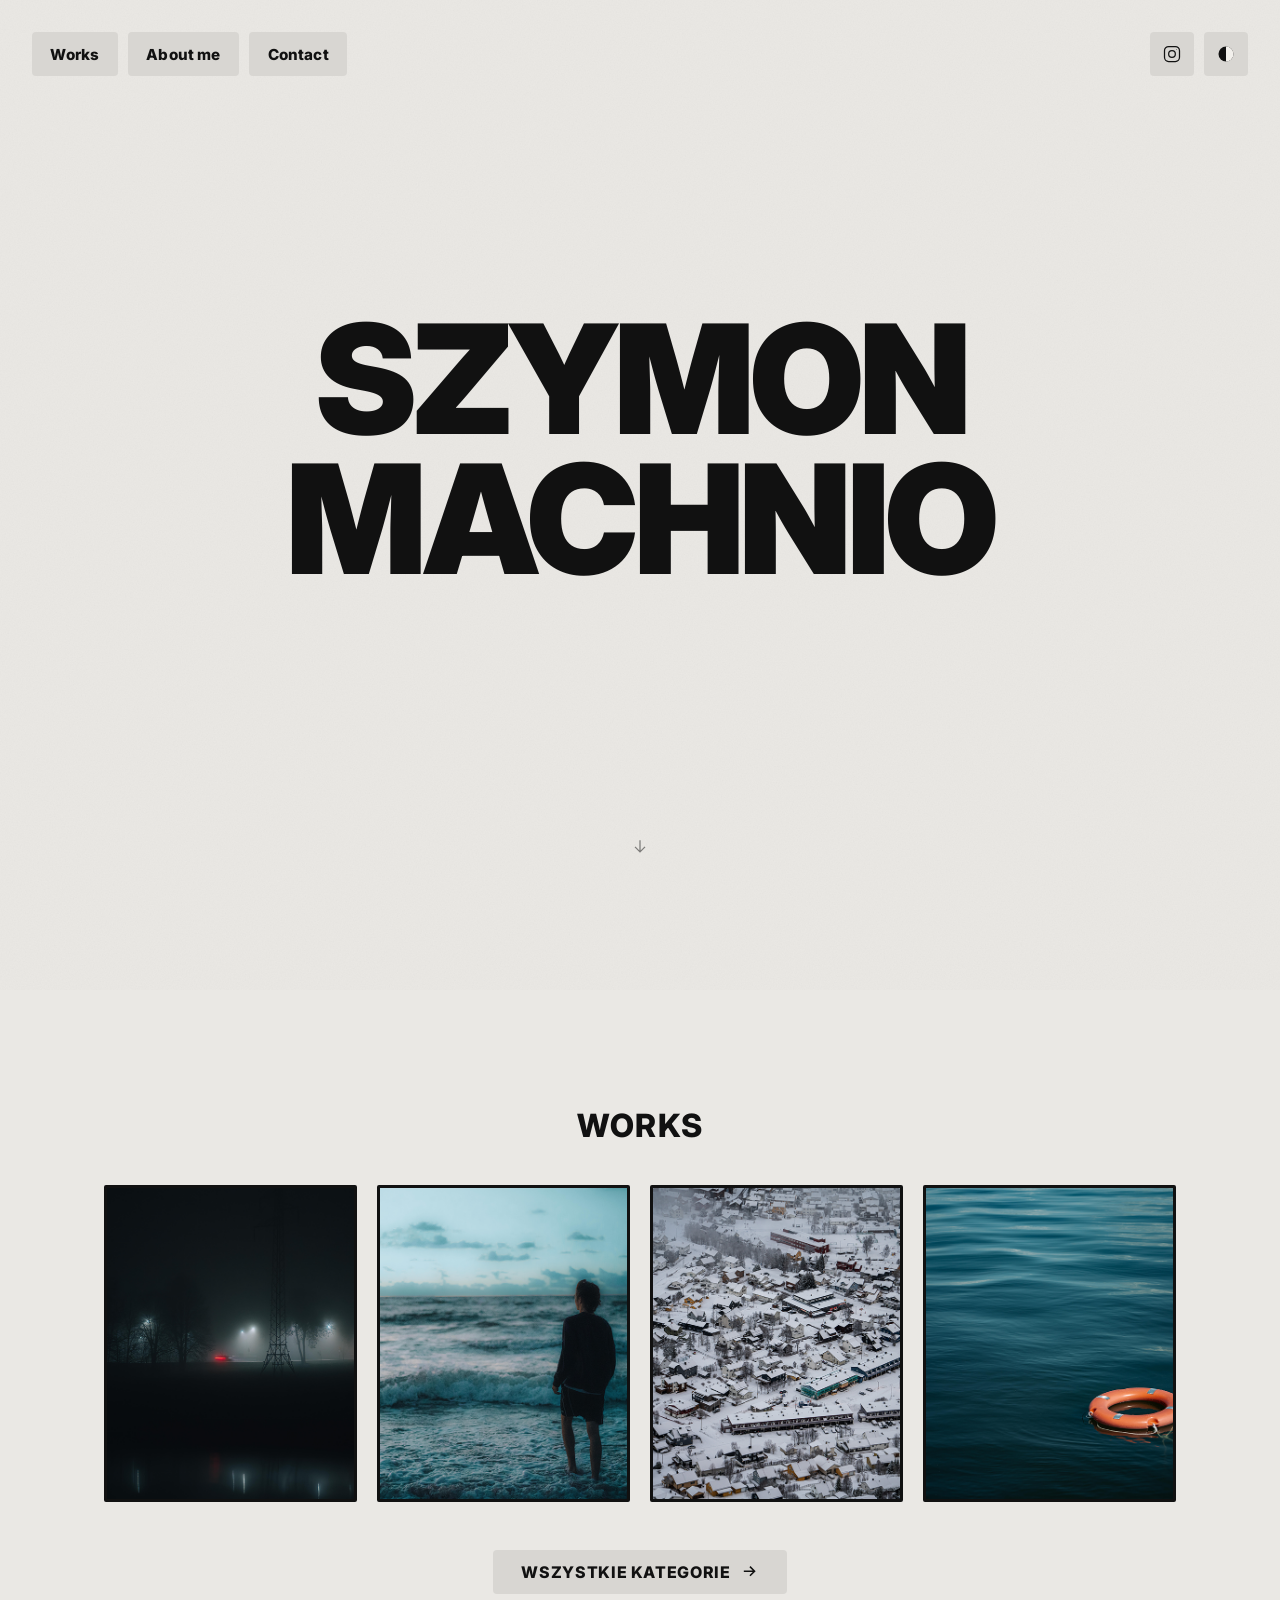
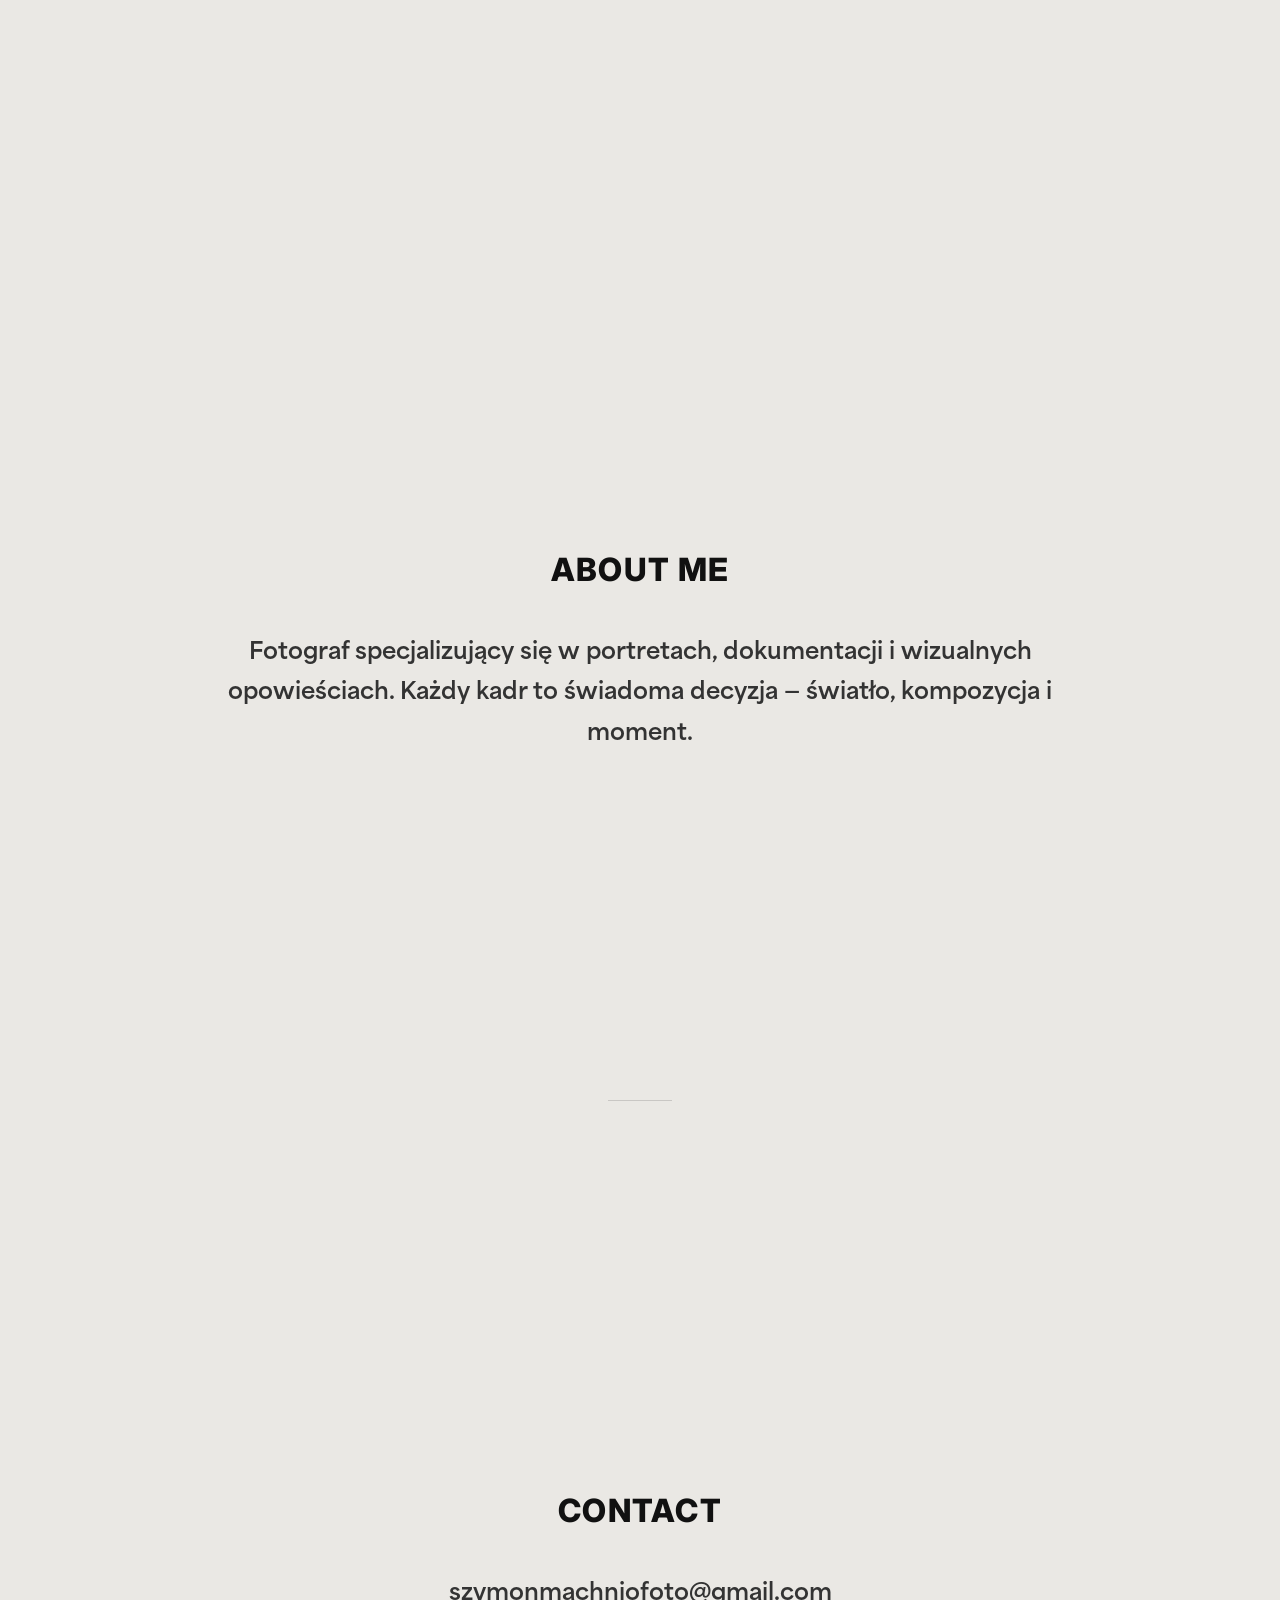
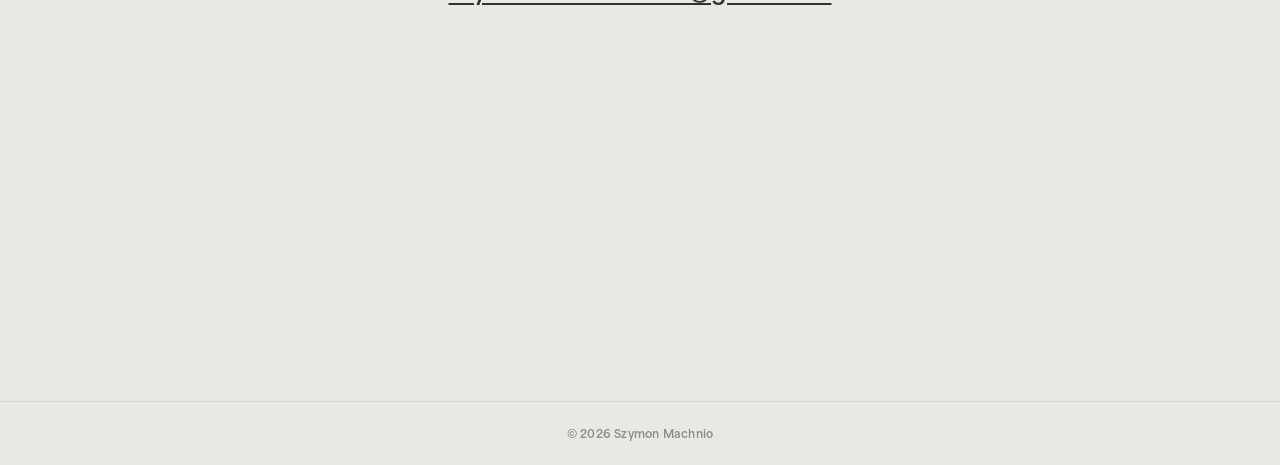
==== index.html @ 6c22dd59 "Add all files" ====
<!DOCTYPE html>
<html lang="pl">

<head>
  <meta charset="UTF-8">
  <meta name="viewport" content="width=device-width, initial-scale=1.0">
  <meta name="description" content="Portfolio fotograficzne Szymona Machnio">
  <title>Szymon Machnio — Fotografia</title>
  <link rel="icon" type="image/png" href="assets/images/favicon.png">
  <link rel="preconnect" href="https://fonts.googleapis.com">
  <link rel="preconnect" href="https://fonts.gstatic.com" crossorigin>
  <link href="https://fonts.googleapis.com/css2?family=Inter:wght@800;900&display=swap" rel="stylesheet">
  <link rel="stylesheet" href="css/styles.css">
</head>

<body>
  <svg class="noise-filter" aria-hidden="true">
    <filter id="grain">
      <feTurbulence type="fractalNoise" baseFrequency="0.75" numOctaves="4" stitchTiles="stitch" />
      <feColorMatrix type="saturate" values="0" />
    </filter>
  </svg>

  <header class="header" id="header">
    <nav class="nav nav--left" aria-label="Nawigacja główna">
      <a href="#works" class="btn">Works</a>
      <a href="#about" class="btn">About me</a>
      <a href="#contact" class="btn">Contact</a>
    </nav>

    <div class="nav nav--right">
      <a href="https://www.instagram.com/szymon_machnie_photo/" class="btn btn--icon" target="_blank"
        rel="noopener noreferrer" aria-label="Instagram">
        <svg viewBox="0 0 24 24" fill="none" stroke="currentColor" stroke-width="1.5" aria-hidden="true">
          <rect x="3" y="3" width="18" height="18" rx="5" />
          <circle cx="12" cy="12" r="4" />
          <circle cx="17.5" cy="6.5" r="0.5" fill="currentColor" stroke="none" />
        </svg>
      </a>
      <button type="button" class="btn btn--icon" id="theme-toggle" aria-label="Odwróć motyw">
        <svg viewBox="0 0 24 24" aria-hidden="true">
          <circle cx="12" cy="12" r="9" fill="currentColor" />
          <path d="M12 3 A9 9 0 0 1 12 21 Z" class="theme-toggle-contrast" />
        </svg>
      </button>
    </div>
  </header>

  <div class="page" id="page">

    <main>
      <section class="hero" id="home">
        <h1 class="hero__title">SZYMON MACHNIO</h1>
        <div class="scroll-hint" aria-hidden="true">
          <svg viewBox="0 0 24 24" fill="none" stroke="currentColor" stroke-width="1.5">
            <path d="M12 5v14M6 13l6 6 6-6" />
          </svg>
        </div>
      </section>

      <section class="section section--full" id="works">
        <h2 class="section__title">Works</h2>
        <div class="gallery">
          <div class="gallery__item" role="button" tabindex="0" aria-label="Powiększ zdjęcie 1">
            <img src="assets/images/Featured Works/first.webp" alt="Featured work 1" loading="lazy">
          </div>
          <div class="gallery__item" role="button" tabindex="0" aria-label="Powiększ zdjęcie 2">
            <img src="assets/images/Featured Works/second.webp" alt="Featured work 2" loading="lazy">
          </div>
          <div class="gallery__item" role="button" tabindex="0" aria-label="Powiększ zdjęcie 3">
            <img src="assets/images/Featured Works/third.webp" alt="Featured work 3" loading="lazy">
          </div>
          <div class="gallery__item" role="button" tabindex="0" aria-label="Powiększ zdjęcie 4">
            <img src="assets/images/Featured Works/fourth.webp" alt="Featured work 4" loading="lazy">
          </div>
        </div>
        <div class="section__cta">
          <a href="categories.html" class="btn btn--cta">
            Wszystkie kategorie
            <svg viewBox="0 0 24 24" fill="none" stroke="currentColor" stroke-width="2" aria-hidden="true">
              <path d="M5 12h14M13 6l6 6-6 6" />
            </svg>
          </a>
        </div>
      </section>

      <section class="section section--centered section--full" id="about">
        <h2 class="section__title">About me</h2>
        <p class="section__text">
          Fotograf specjalizujący się w portretach, dokumentacji i wizualnych opowieściach.
          Każdy kadr to świadoma decyzja — światło, kompozycja i moment.
        </p>
      </section>

      <div class="section-divider"></div>

      <section class="section section--centered section--full" id="contact">
        <h2 class="section__title">Contact</h2>
        <p class="section__text">
          <a href="mailto:szymonmachniofoto@gmail.com">szymonmachniofoto@gmail.com</a>
        </p>
      </section>
    </main>

    <footer class="footer">
      <p class="footer__copy">&copy; 2026 Szymon Machnio</p>
    </footer>
  </div>

  <div class="lightbox" id="lightbox" role="dialog" aria-modal="true" aria-label="Powiększone zdjęcie">
    <div class="lightbox__toolbar">
      <span class="lightbox__counter" id="lightbox-counter"></span>
      <button type="button" class="lightbox__btn" id="lightbox-fullscreen" aria-label="Pełny ekran">
        <svg viewBox="0 0 24 24" fill="none" stroke="currentColor" stroke-width="1.5" aria-hidden="true">
          <path d="M8 3H5a2 2 0 00-2 2v3M21 8V5a2 2 0 00-2-2h-3M3 16v3a2 2 0 002 2h3M16 21h3a2 2 0 002-2v-3" />
        </svg>
      </button>
      <button type="button" class="lightbox__btn" id="lightbox-close" aria-label="Zamknij">
        <svg viewBox="0 0 24 24" fill="none" stroke="currentColor" stroke-width="1.5" aria-hidden="true">
          <path d="M18 6L6 18M6 6l12 12" />
        </svg>
      </button>
    </div>
    <button type="button" class="lightbox__nav lightbox__prev" id="lightbox-prev" aria-label="Poprzednie">
      <svg viewBox="0 0 24 24" fill="none" stroke="currentColor" stroke-width="2" aria-hidden="true">
        <path d="M15 18l-6-6 6-6" />
      </svg>
    </button>
    <div class="lightbox__img-wrap" id="lightbox-wrap">
      <img class="lightbox__img" id="lightbox-img" src="" alt="">
    </div>
    <button type="button" class="lightbox__nav lightbox__next" id="lightbox-next" aria-label="Następne">
      <svg viewBox="0 0 24 24" fill="none" stroke="currentColor" stroke-width="2" aria-hidden="true">
        <path d="M9 18l6-6-6-6" />
      </svg>
    </button>
  </div>

  <script src="js/main.js"></script>
</body>

</html>
---- css/styles.css ----
@font-face {
  font-family: "Area";
  src: url("../assets/fonts/Area_Normal_Bold.ttf") format("truetype");
  font-weight: 700;
  font-style: normal;
  font-display: swap;
}

*,
*::before,
*::after {
  box-sizing: border-box;
  margin: 0;
  padding: 0;
}

:root {
  --bg: #eae8e4;
  --bg-btn: #d8d6d2;
  --text: #111111;
  --text-muted: #333333;
  --contrast: #f2f0ec;
  --grain-opacity: 0.055;
  --blur-duration: 0.75s;
  --gallery-border: var(--text);
  --header-pad: clamp(1.25rem, 3vw, 2rem);
  --btn-height: clamp(2.25rem, 5vw, 2.75rem);
  --btn-font: clamp(0.8rem, 2vw, 0.95rem);
  --btn-icon: clamp(2.25rem, 5vw, 2.75rem);
  --btn-icon-svg: clamp(1.05rem, 2.8vw, 1.25rem);
}

[data-theme="dark"] {
  --bg: #111111;
  --bg-btn: #2a2a2a;
  --text: #eae8e4;
  --text-muted: #c8c6c2;
  --contrast: #111111;
  --grain-opacity: 0.07;
  --gallery-border: var(--text);
}

html {
  scroll-behavior: smooth;
}

body {
  font-family: "Area", "Inter", system-ui, -apple-system, sans-serif;
  background-color: var(--bg);
  color: var(--text);
  min-height: 100dvh;
  overflow-x: hidden;
  transition: background-color 0.35s ease, color 0.35s ease;
}

.noise-filter {
  position: absolute;
  width: 0;
  height: 0;
  overflow: hidden;
}

body::before {
  content: "";
  position: fixed;
  inset: 0;
  z-index: 0;
  pointer-events: none;
  opacity: var(--grain-opacity);
  filter: url(#grain);
  background: var(--text);
  transition: opacity 0.35s ease;
}

.page {
  position: relative;
  z-index: 1;
  min-height: 100dvh;
  animation: blur-reveal var(--blur-duration) cubic-bezier(0.33, 1, 0.68, 1) forwards;
}

@keyframes blur-reveal {
  0% {
    filter: blur(14px);
    opacity: 0.3;
  }
  70% {
    filter: blur(3px);
    opacity: 0.85;
  }
  100% {
    filter: blur(0);
    opacity: 1;
  }
}

.header {
  position: fixed;
  top: 0;
  left: 0;
  right: 0;
  z-index: 20;
  display: flex;
  justify-content: space-between;
  align-items: flex-start;
  padding: var(--header-pad);
  gap: 1rem;
  flex-wrap: wrap;
  pointer-events: none;
}

.header .btn,
.header a {
  pointer-events: auto;
}

.nav {
  display: flex;
  gap: clamp(0.45rem, 1.2vw, 0.65rem);
  flex-wrap: wrap;
}

.btn {
  display: inline-flex;
  align-items: center;
  justify-content: center;
  min-height: var(--btn-height);
  padding: 0.4rem clamp(0.85rem, 2.5vw, 1.15rem);
  background: var(--bg-btn);
  color: var(--text);
  border: none;
  border-radius: 4px;
  font-family: "Inter", system-ui, -apple-system, sans-serif;
  font-size: var(--btn-font);
  font-weight: 800;
  letter-spacing: 0.01em;
  text-decoration: none;
  cursor: pointer;
  transition:
    background-color 0.25s ease,
    color 0.25s ease,
    transform 0.2s ease,
    box-shadow 0.25s ease;
  white-space: nowrap;
}

.btn:hover {
  transform: translateY(-2px);
  box-shadow: 0 4px 12px rgba(0, 0, 0, 0.15);
  background: color-mix(in srgb, var(--bg-btn) 85%, var(--text));
}

.btn:active {
  transform: translateY(0);
  box-shadow: none;
}

.btn--icon {
  width: var(--btn-icon);
  height: var(--btn-icon);
  padding: 0;
}

.btn--icon svg {
  width: var(--btn-icon-svg);
  height: var(--btn-icon-svg);
}

.theme-toggle-contrast {
  fill: var(--contrast);
}

.hero {
  position: relative;
  display: flex;
  align-items: center;
  justify-content: center;
  padding: clamp(2rem, 8vw, 4rem) clamp(1rem, 4vw, 2rem);
  min-height: 100dvh;
}

.hero__title {
  font-family: "Inter", system-ui, -apple-system, sans-serif;
  font-size: clamp(2.75rem, 12.5vw, 9.5rem);
  font-weight: 900;
  letter-spacing: -0.03em;
  line-height: 0.92;
  text-align: center;
  text-transform: uppercase;
  width: 100%;
  max-width: 96vw;
  word-break: break-word;
}

.section {
  padding: clamp(3rem, 10vw, 6rem) clamp(1.5rem, 6vw, 4rem);
  max-width: 1200px;
  margin: 0 auto;
  width: 100%;
}

.section--centered {
  text-align: center;
  display: flex;
  flex-direction: column;
  align-items: center;
}

.section--full {
  min-height: 100dvh;
  display: flex;
  flex-direction: column;
  align-items: center;
  justify-content: center;
}

.section-divider {
  width: clamp(2rem, 8vw, 4rem);
  height: 1px;
  background: color-mix(in srgb, var(--text) 15%, transparent);
  margin: 0 auto;
  transition: background 0.35s ease;
}

.section__title {
  font-family: "Inter", system-ui, -apple-system, sans-serif;
  font-size: clamp(1.25rem, 4vw, 2rem);
  font-weight: 800;
  text-transform: uppercase;
  letter-spacing: 0.04em;
  margin-bottom: clamp(1.5rem, 4vw, 2.5rem);
}

.section__text {
  font-family: "Area", system-ui, -apple-system, sans-serif;
  font-size: clamp(1.15rem, 3vw, 1.45rem);
  font-weight: 700;
  line-height: 1.75;
  color: var(--text-muted);
  max-width: 55ch;
}

.section__text a {
  color: inherit;
  text-decoration: underline;
  text-underline-offset: 3px;
  transition: opacity 0.2s ease;
}

.section__text a:hover {
  opacity: 0.7;
}

.gallery {
  display: grid;
  grid-template-columns: repeat(4, 1fr);
  gap: clamp(0.75rem, 2vw, 1.25rem);
  max-width: 1200px;
  margin: 0 auto;
}

.gallery__item {
  aspect-ratio: 4 / 5;
  background: var(--bg-btn);
  border-radius: 2px;
  overflow: hidden;
  border: 3px solid var(--gallery-border);
  cursor: pointer;
  transition: background-color 0.35s ease, border-color 0.35s ease;
}

.section__cta {
  margin-top: clamp(2rem, 5vw, 3rem);
  text-align: center;
}

.btn--cta {
  gap: 0.6rem;
  padding: 0.6rem clamp(1.25rem, 3vw, 1.75rem);
  font-size: clamp(0.85rem, 2vw, 1rem);
  letter-spacing: 0.04em;
  text-transform: uppercase;
}

.btn--cta svg {
  width: 1.15rem;
  height: 1.15rem;
  transition: transform 0.25s ease;
}

.btn--cta:hover svg {
  transform: translateX(4px);
}

.gallery__item img {
  width: 100%;
  height: 100%;
  object-fit: cover;
  display: block;
  transition: transform 0.4s cubic-bezier(0.22, 1, 0.36, 1);
}

.gallery__item:hover img {
  transform: scale(1.03);
}

.gallery__item:focus-visible {
  outline: 2px solid var(--text);
  outline-offset: 2px;
}

.scroll-hint {
  position: absolute;
  bottom: clamp(1.25rem, 4vw, 2.5rem);
  left: 50%;
  transform: translateX(-50%);
  color: var(--text);
  opacity: 0.5;
  pointer-events: none;
  transition: opacity 0.4s ease;
  z-index: 5;
}

.scroll-hint--hidden {
  opacity: 0;
}

.scroll-hint svg {
  width: clamp(1rem, 2.8vw, 1.25rem);
  height: clamp(1rem, 2.8vw, 1.25rem);
  animation: bounce 2s ease-in-out infinite;
}

.footer {
  padding: clamp(1rem, 3vw, 1.5rem) clamp(1.5rem, 6vw, 4rem);
  border-top: 1px solid color-mix(in srgb, var(--text) 8%, transparent);
  text-align: center;
}

.footer__copy {
  font-family: "Area", system-ui, -apple-system, sans-serif;
  font-size: clamp(0.6rem, 1.5vw, 0.7rem);
  color: var(--text-muted);
  opacity: 0.5;
  letter-spacing: 0.02em;
}

/* ── Lightbox ── */
.lightbox {
  position: fixed;
  inset: 0;
  z-index: 100;
  display: flex;
  align-items: center;
  justify-content: center;
  background: rgba(0, 0, 0, 0.92);
  opacity: 0;
  visibility: hidden;
  transition: opacity 0.3s ease, visibility 0.3s ease;
  cursor: pointer;
  user-select: none;
}

.lightbox--open {
  opacity: 1;
  visibility: visible;
}

.lightbox__toolbar {
  position: absolute;
  top: 0;
  left: 0;
  right: 0;
  display: flex;
  justify-content: flex-end;
  align-items: center;
  gap: 0.25rem;
  padding: clamp(0.75rem, 2vw, 1.25rem) clamp(1rem, 3vw, 2rem);
  z-index: 103;
}

.lightbox__counter {
  font-family: "Inter", system-ui, -apple-system, sans-serif;
  font-size: clamp(0.7rem, 1.5vw, 0.85rem);
  font-weight: 800;
  color: rgba(255, 255, 255, 0.6);
  letter-spacing: 0.05em;
  margin-right: auto;
}

.lightbox__btn {
  width: clamp(2rem, 5vw, 2.5rem);
  height: clamp(2rem, 5vw, 2.5rem);
  display: flex;
  align-items: center;
  justify-content: center;
  background: rgba(255, 255, 255, 0.08);
  border: none;
  border-radius: 4px;
  color: #fff;
  cursor: pointer;
  transition: background 0.2s ease, opacity 0.2s ease;
  flex-shrink: 0;
}

.lightbox__btn:hover {
  background: rgba(255, 255, 255, 0.18);
}

.lightbox__btn svg {
  width: clamp(1rem, 2.5vw, 1.25rem);
  height: clamp(1rem, 2.5vw, 1.25rem);
}

.lightbox__nav {
  position: absolute;
  top: 50%;
  transform: translateY(-50%);
  width: clamp(2.5rem, 6vw, 3.5rem);
  height: clamp(2.5rem, 6vw, 3.5rem);
  display: flex;
  align-items: center;
  justify-content: center;
  background: rgba(255, 255, 255, 0.08);
  border: none;
  border-radius: 50%;
  color: #fff;
  cursor: pointer;
  z-index: 102;
  transition: background 0.2s ease, transform 0.2s ease;
}

.lightbox__nav:hover {
  background: rgba(255, 255, 255, 0.2);
}

.lightbox__nav:active {
  transform: translateY(-50%) scale(0.92);
}

.lightbox__nav svg {
  width: clamp(1.15rem, 3vw, 1.5rem);
  height: clamp(1.15rem, 3vw, 1.5rem);
}

.lightbox__prev {
  left: clamp(0.75rem, 2vw, 1.5rem);
}

.lightbox__next {
  right: clamp(0.75rem, 2vw, 1.5rem);
}

.lightbox__img-wrap {
  display: flex;
  align-items: center;
  justify-content: center;
  width: 100%;
  height: 100%;
  overflow: hidden;
  cursor: default;
}

.lightbox__img {
  max-width: 88vw;
  max-height: 88vh;
  object-fit: contain;
  border-radius: 2px;
  transform: scale(0.95);
  transition: transform 0.3s cubic-bezier(0.22, 1, 0.36, 1);
  pointer-events: none;
}

.lightbox--open .lightbox__img {
  transform: scale(1);
}

@keyframes bounce {
  0%, 100% { transform: translateY(0); }
  50% { transform: translateY(4px); }
}

@media (max-width: 1024px) {
  .gallery {
    grid-template-columns: repeat(2, 1fr);
  }
}

@media (max-width: 600px) {
  .gallery {
    grid-template-columns: 1fr;
  }

  .lightbox__nav {
    width: 2.25rem;
    height: 2.25rem;
  }
}

@media (max-width: 480px) {
  .header {
    flex-direction: column;
    align-items: stretch;
  }

  .nav--left,
  .nav--right {
    justify-content: center;
  }

  .nav--right {
    align-self: center;
  }

  .hero__title {
    letter-spacing: -0.01em;
  }
}

@media (prefers-reduced-motion: reduce) {
  .page {
    animation: none;
    filter: none;
    opacity: 1;
  }

  .scroll-hint svg {
    animation: none;
  }

  html {
    scroll-behavior: auto;
  }

  .lightbox,
  .lightbox__img {
    transition: none;
  }
}
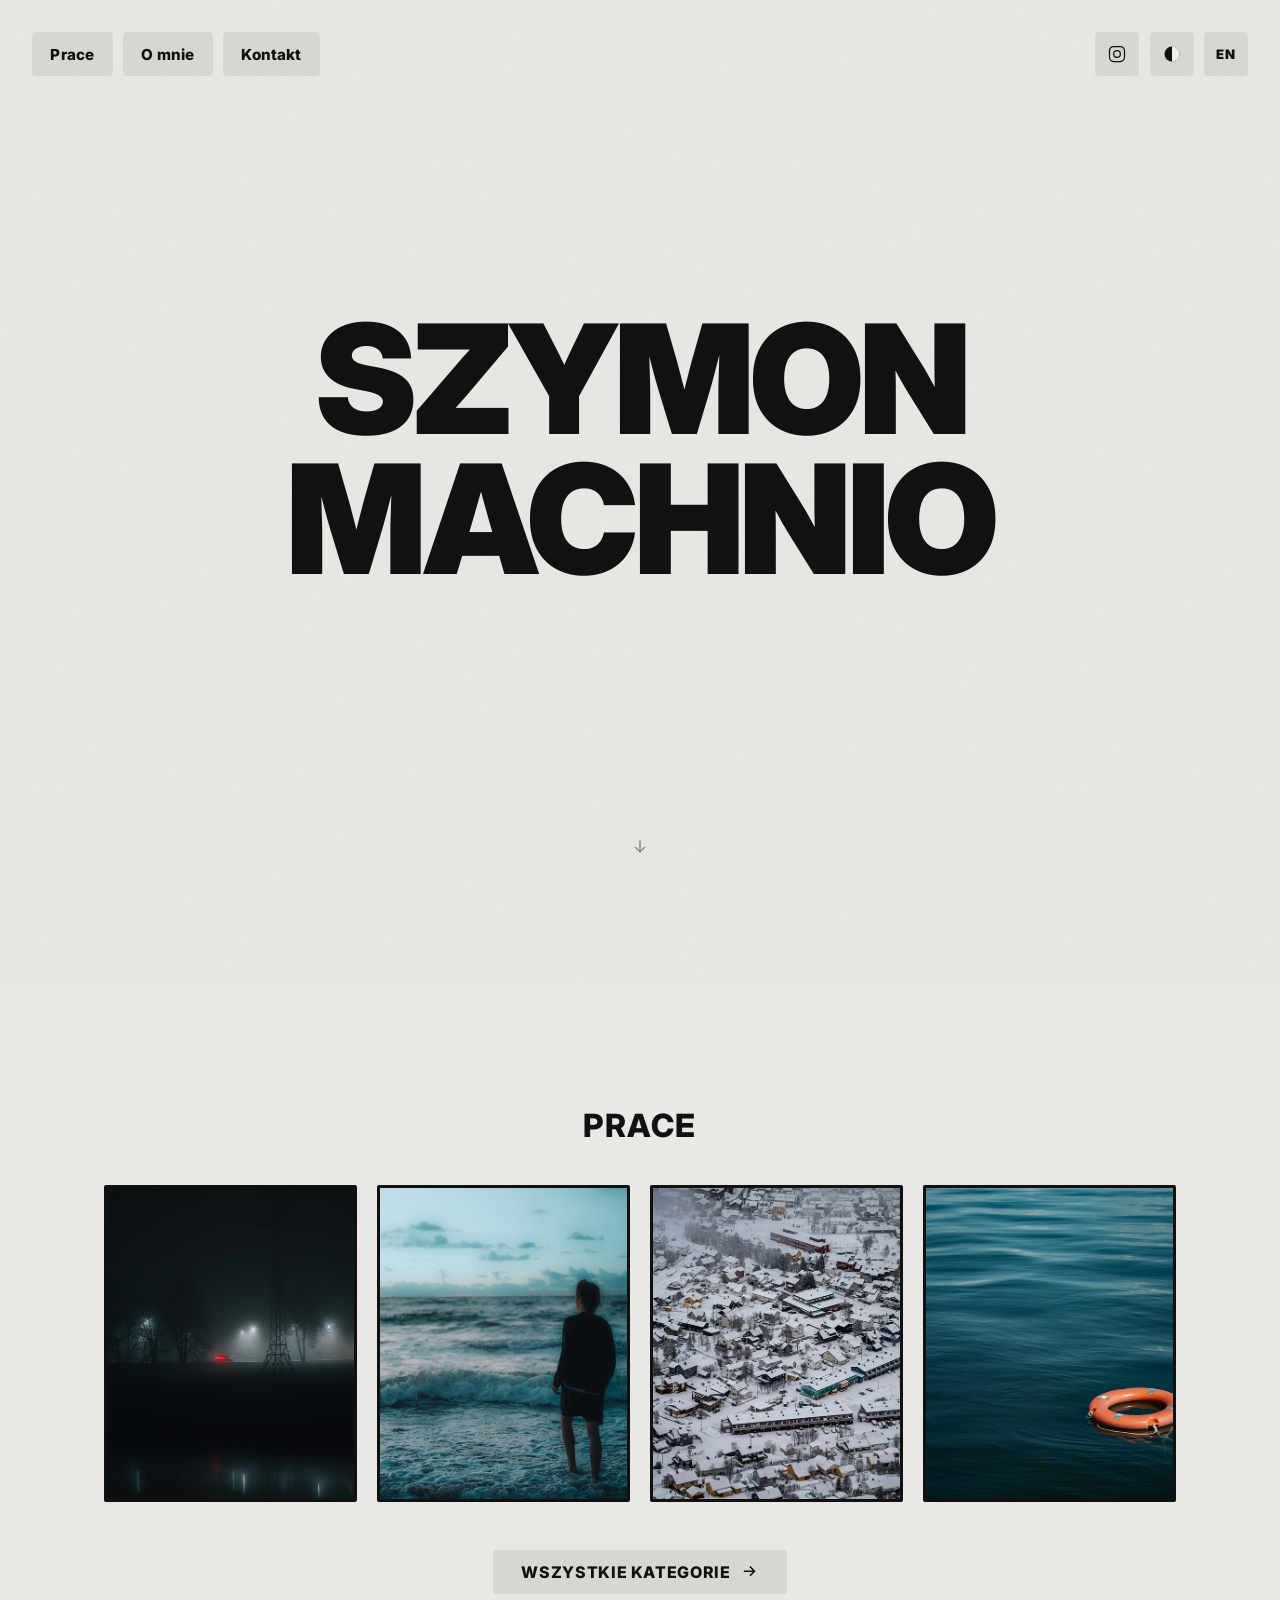
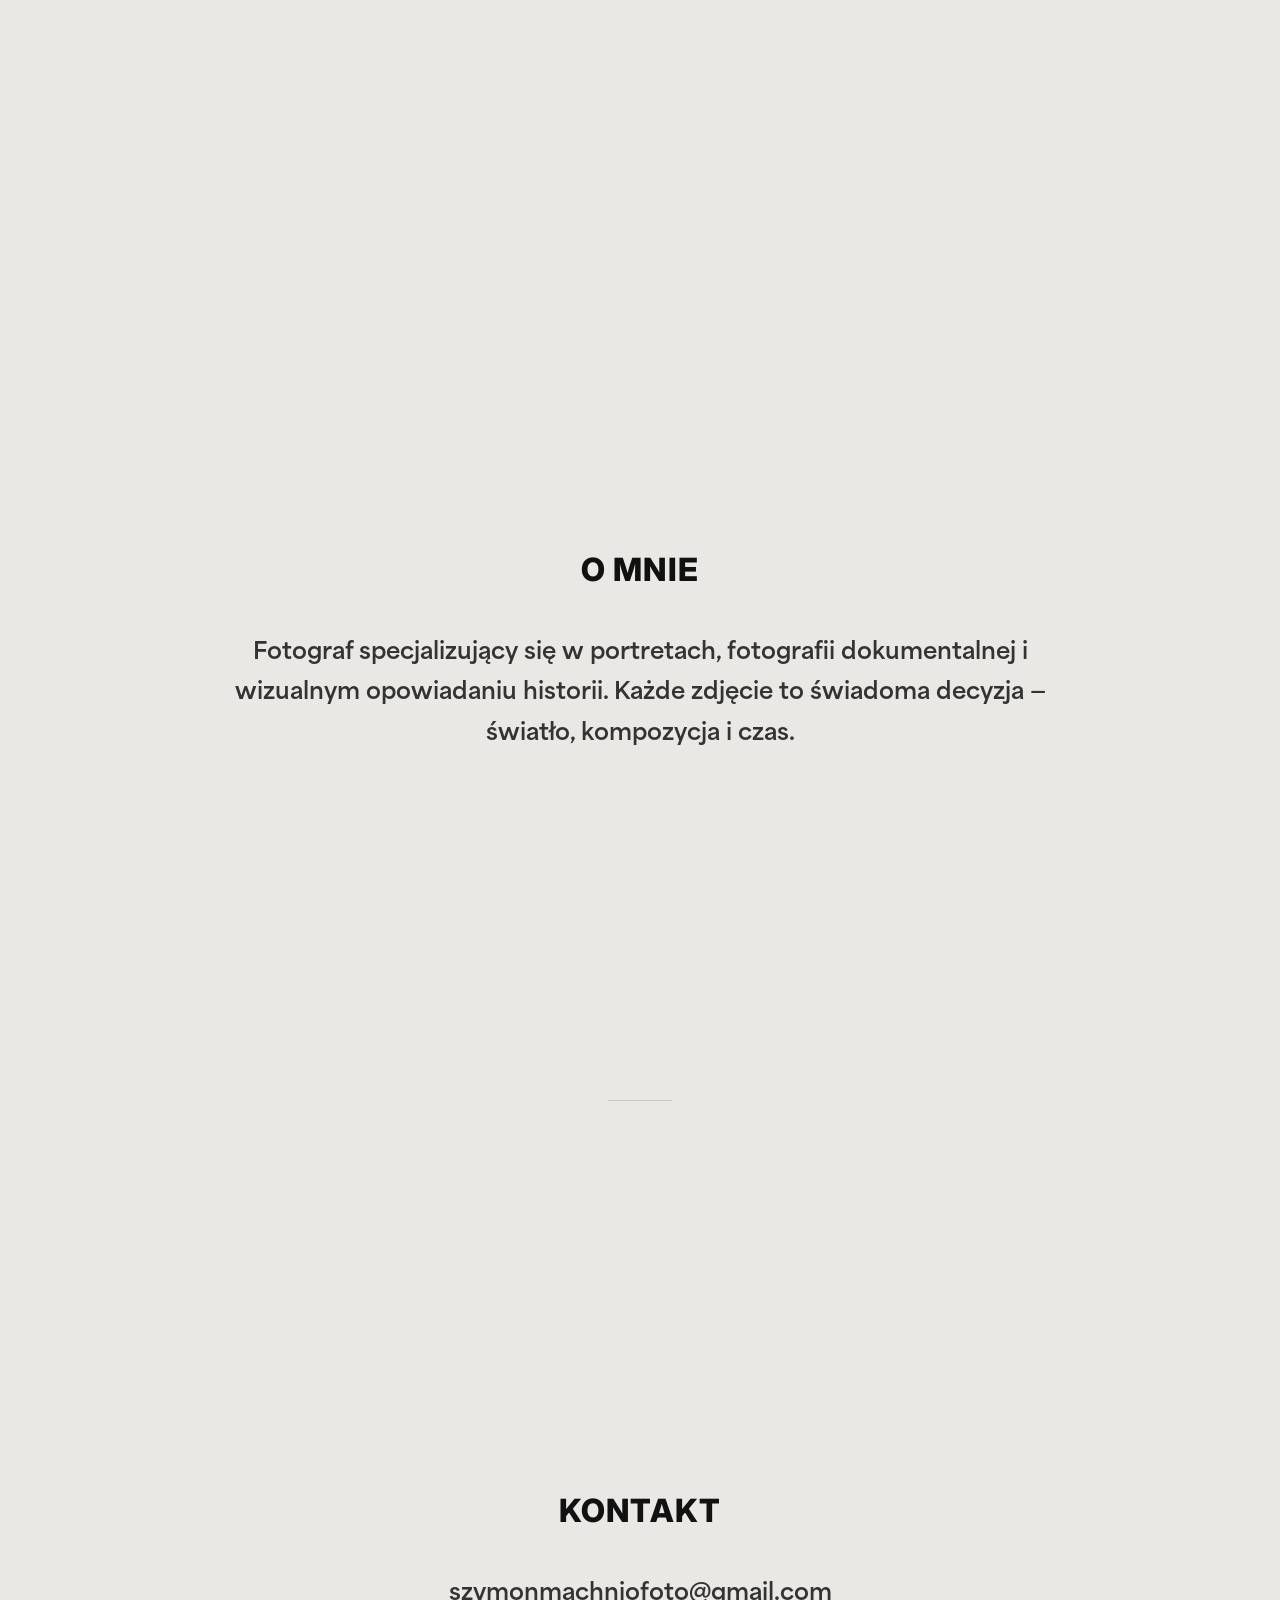
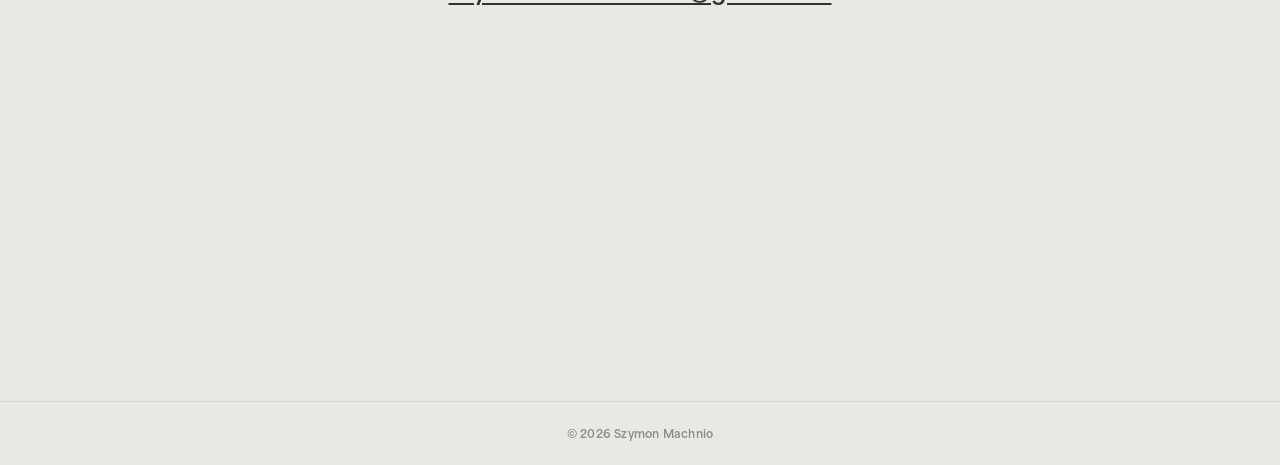
==== commit d4e48cbf: "Update 1" ====
--- a/index.html
+++ b/index.html
@@ -5,7 +5,7 @@
   <meta charset="UTF-8">
   <meta name="viewport" content="width=device-width, initial-scale=1.0">
   <meta name="description" content="Portfolio fotograficzne Szymona Machnio">
-  <title>Szymon Machnio — Fotografia</title>
+  <title>Szymon Machnio — Photography</title>
   <link rel="icon" type="image/png" href="assets/images/favicon.png">
   <link rel="preconnect" href="https://fonts.googleapis.com">
   <link rel="preconnect" href="https://fonts.gstatic.com" crossorigin>
@@ -22,26 +22,29 @@
   </svg>
 
   <header class="header" id="header">
-    <nav class="nav nav--left" aria-label="Nawigacja główna">
-      <a href="#works" class="btn">Works</a>
-      <a href="#about" class="btn">About me</a>
-      <a href="#contact" class="btn">Contact</a>
+    <nav class="nav nav--left" data-i18n-aria="aria.nav" aria-label="Nawigacja główna">
+      <a href="#works" class="btn" data-i18n="nav.works">Prace</a>
+      <a href="#about" class="btn" data-i18n="nav.about">O mnie</a>
+      <a href="#contact" class="btn" data-i18n="nav.contact">Kontakt</a>
     </nav>
 
     <div class="nav nav--right">
       <a href="https://www.instagram.com/szymon_machnie_photo/" class="btn btn--icon" target="_blank"
-        rel="noopener noreferrer" aria-label="Instagram">
+        rel="noopener noreferrer" data-i18n-aria="aria.instagram" aria-label="Instagram">
         <svg viewBox="0 0 24 24" fill="none" stroke="currentColor" stroke-width="1.5" aria-hidden="true">
           <rect x="3" y="3" width="18" height="18" rx="5" />
           <circle cx="12" cy="12" r="4" />
           <circle cx="17.5" cy="6.5" r="0.5" fill="currentColor" stroke="none" />
         </svg>
       </a>
-      <button type="button" class="btn btn--icon" id="theme-toggle" aria-label="Odwróć motyw">
+      <button type="button" class="btn btn--icon" id="theme-toggle" data-i18n-aria="aria.theme" aria-label="Przełącz motyw">
         <svg viewBox="0 0 24 24" aria-hidden="true">
           <circle cx="12" cy="12" r="9" fill="currentColor" />
           <path d="M12 3 A9 9 0 0 1 12 21 Z" class="theme-toggle-contrast" />
         </svg>
+      </button>
+      <button type="button" class="btn btn--lang" id="lang-toggle" data-i18n-aria="aria.lang" aria-label="Zmień język">
+        <span class="lang-toggle__label">EN</span>
       </button>
     </div>
   </header>
@@ -50,7 +53,7 @@
 
     <main>
       <section class="hero" id="home">
-        <h1 class="hero__title">SZYMON MACHNIO</h1>
+        <h1 class="hero__title" data-i18n="hero.title">SZYMON MACHNIO</h1>
         <div class="scroll-hint" aria-hidden="true">
           <svg viewBox="0 0 24 24" fill="none" stroke="currentColor" stroke-width="1.5">
             <path d="M12 5v14M6 13l6 6 6-6" />
@@ -59,7 +62,7 @@
       </section>
 
       <section class="section section--full" id="works">
-        <h2 class="section__title">Works</h2>
+        <h2 class="section__title" data-i18n="works.title">Prace</h2>
         <div class="gallery">
           <div class="gallery__item" role="button" tabindex="0" aria-label="Powiększ zdjęcie 1">
             <img src="assets/images/Featured Works/first.webp" alt="Featured work 1" loading="lazy">
@@ -76,7 +79,7 @@
         </div>
         <div class="section__cta">
           <a href="categories.html" class="btn btn--cta">
-            Wszystkie kategorie
+            <span data-i18n="works.cta">Wszystkie kategorie</span>
             <svg viewBox="0 0 24 24" fill="none" stroke="currentColor" stroke-width="2" aria-hidden="true">
               <path d="M5 12h14M13 6l6 6-6 6" />
             </svg>
@@ -85,17 +88,17 @@
       </section>
 
       <section class="section section--centered section--full" id="about">
-        <h2 class="section__title">About me</h2>
-        <p class="section__text">
-          Fotograf specjalizujący się w portretach, dokumentacji i wizualnych opowieściach.
-          Każdy kadr to świadoma decyzja — światło, kompozycja i moment.
+        <h2 class="section__title" data-i18n="about.title">O mnie</h2>
+        <p class="section__text" data-i18n="about.text">
+          Fotograf specjalizujący się w portretach, fotografii dokumentalnej i wizualnym opowiadaniu historii.
+          Każde zdjęcie to świadoma decyzja — światło, kompozycja i czas.
         </p>
       </section>
 
       <div class="section-divider"></div>
 
       <section class="section section--centered section--full" id="contact">
-        <h2 class="section__title">Contact</h2>
+        <h2 class="section__title" data-i18n="contact.title">Kontakt</h2>
         <p class="section__text">
           <a href="mailto:szymonmachniofoto@gmail.com">szymonmachniofoto@gmail.com</a>
         </p>
@@ -103,25 +106,25 @@
     </main>
 
     <footer class="footer">
-      <p class="footer__copy">&copy; 2026 Szymon Machnio</p>
+      <p class="footer__copy" data-i18n="footer.copy">&copy; 2026 Szymon Machnio</p>
     </footer>
   </div>
 
-  <div class="lightbox" id="lightbox" role="dialog" aria-modal="true" aria-label="Powiększone zdjęcie">
+  <div class="lightbox" id="lightbox" role="dialog" aria-modal="true" data-i18n-aria="aria.lightbox" aria-label="Powiększone zdjęcie">
     <div class="lightbox__toolbar">
       <span class="lightbox__counter" id="lightbox-counter"></span>
-      <button type="button" class="lightbox__btn" id="lightbox-fullscreen" aria-label="Pełny ekran">
+      <button type="button" class="lightbox__btn" id="lightbox-fullscreen" data-i18n-aria="aria.fullscreen" aria-label="Pełny ekran">
         <svg viewBox="0 0 24 24" fill="none" stroke="currentColor" stroke-width="1.5" aria-hidden="true">
           <path d="M8 3H5a2 2 0 00-2 2v3M21 8V5a2 2 0 00-2-2h-3M3 16v3a2 2 0 002 2h3M16 21h3a2 2 0 002-2v-3" />
         </svg>
       </button>
-      <button type="button" class="lightbox__btn" id="lightbox-close" aria-label="Zamknij">
+      <button type="button" class="lightbox__btn" id="lightbox-close" data-i18n-aria="aria.close" aria-label="Zamknij">
         <svg viewBox="0 0 24 24" fill="none" stroke="currentColor" stroke-width="1.5" aria-hidden="true">
           <path d="M18 6L6 18M6 6l12 12" />
         </svg>
       </button>
     </div>
-    <button type="button" class="lightbox__nav lightbox__prev" id="lightbox-prev" aria-label="Poprzednie">
+    <button type="button" class="lightbox__nav lightbox__prev" id="lightbox-prev" data-i18n-aria="aria.prev" aria-label="Poprzednie">
       <svg viewBox="0 0 24 24" fill="none" stroke="currentColor" stroke-width="2" aria-hidden="true">
         <path d="M15 18l-6-6 6-6" />
       </svg>
@@ -129,13 +132,14 @@
     <div class="lightbox__img-wrap" id="lightbox-wrap">
       <img class="lightbox__img" id="lightbox-img" src="" alt="">
     </div>
-    <button type="button" class="lightbox__nav lightbox__next" id="lightbox-next" aria-label="Następne">
+    <button type="button" class="lightbox__nav lightbox__next" id="lightbox-next" data-i18n-aria="aria.next" aria-label="Następne">
       <svg viewBox="0 0 24 24" fill="none" stroke="currentColor" stroke-width="2" aria-hidden="true">
         <path d="M9 18l6-6-6-6" />
       </svg>
     </button>
   </div>
 
+  <script src="js/i18n.js"></script>
   <script src="js/main.js"></script>
 </body>
 
--- a/css/styles.css
+++ b/css/styles.css
@@ -170,6 +170,21 @@
   fill: var(--contrast);
 }
 
+.btn--lang {
+  min-width: var(--btn-icon);
+  height: var(--btn-icon);
+  padding: 0 0.5rem;
+  font-family: "Inter", system-ui, -apple-system, sans-serif;
+  font-size: clamp(0.7rem, 1.8vw, 0.82rem);
+  font-weight: 900;
+  letter-spacing: 0.06em;
+  text-transform: uppercase;
+}
+
+.lang-toggle__label {
+  pointer-events: none;
+}
+
 .hero {
   position: relative;
   display: flex;
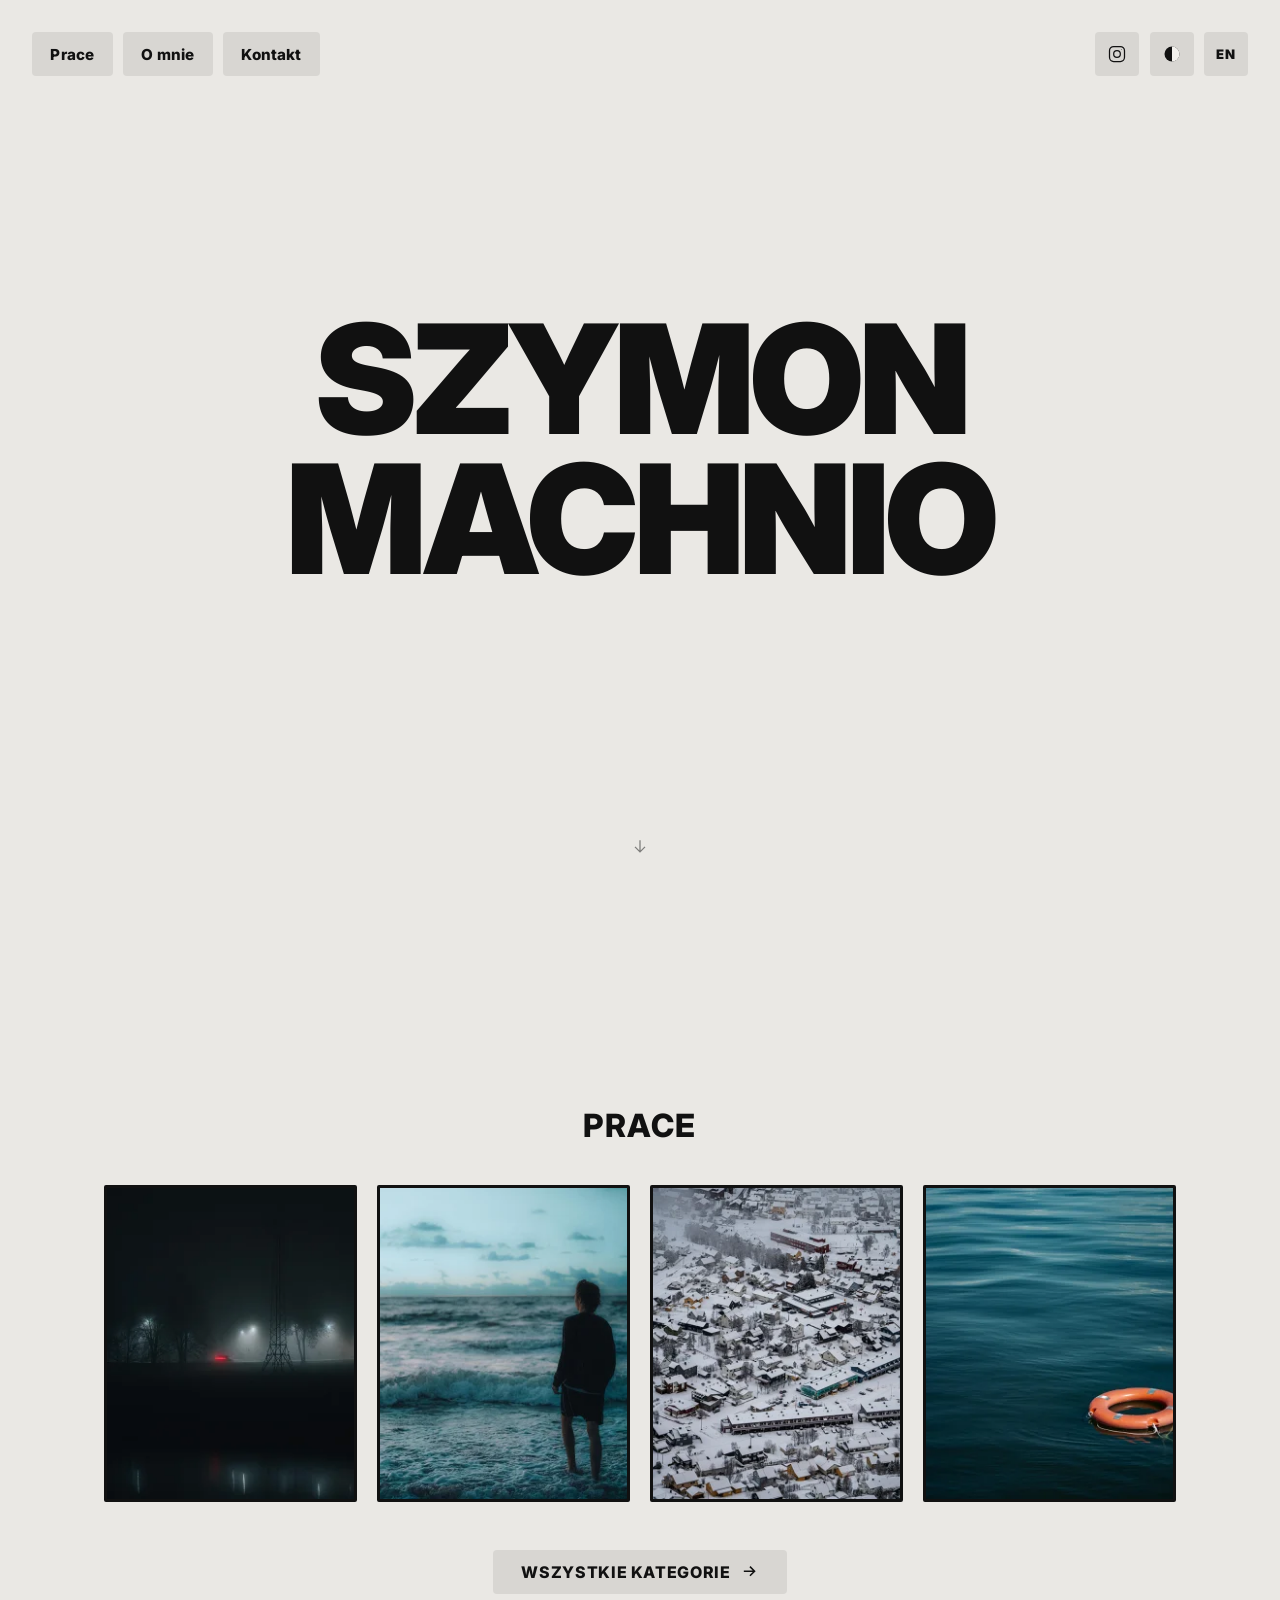
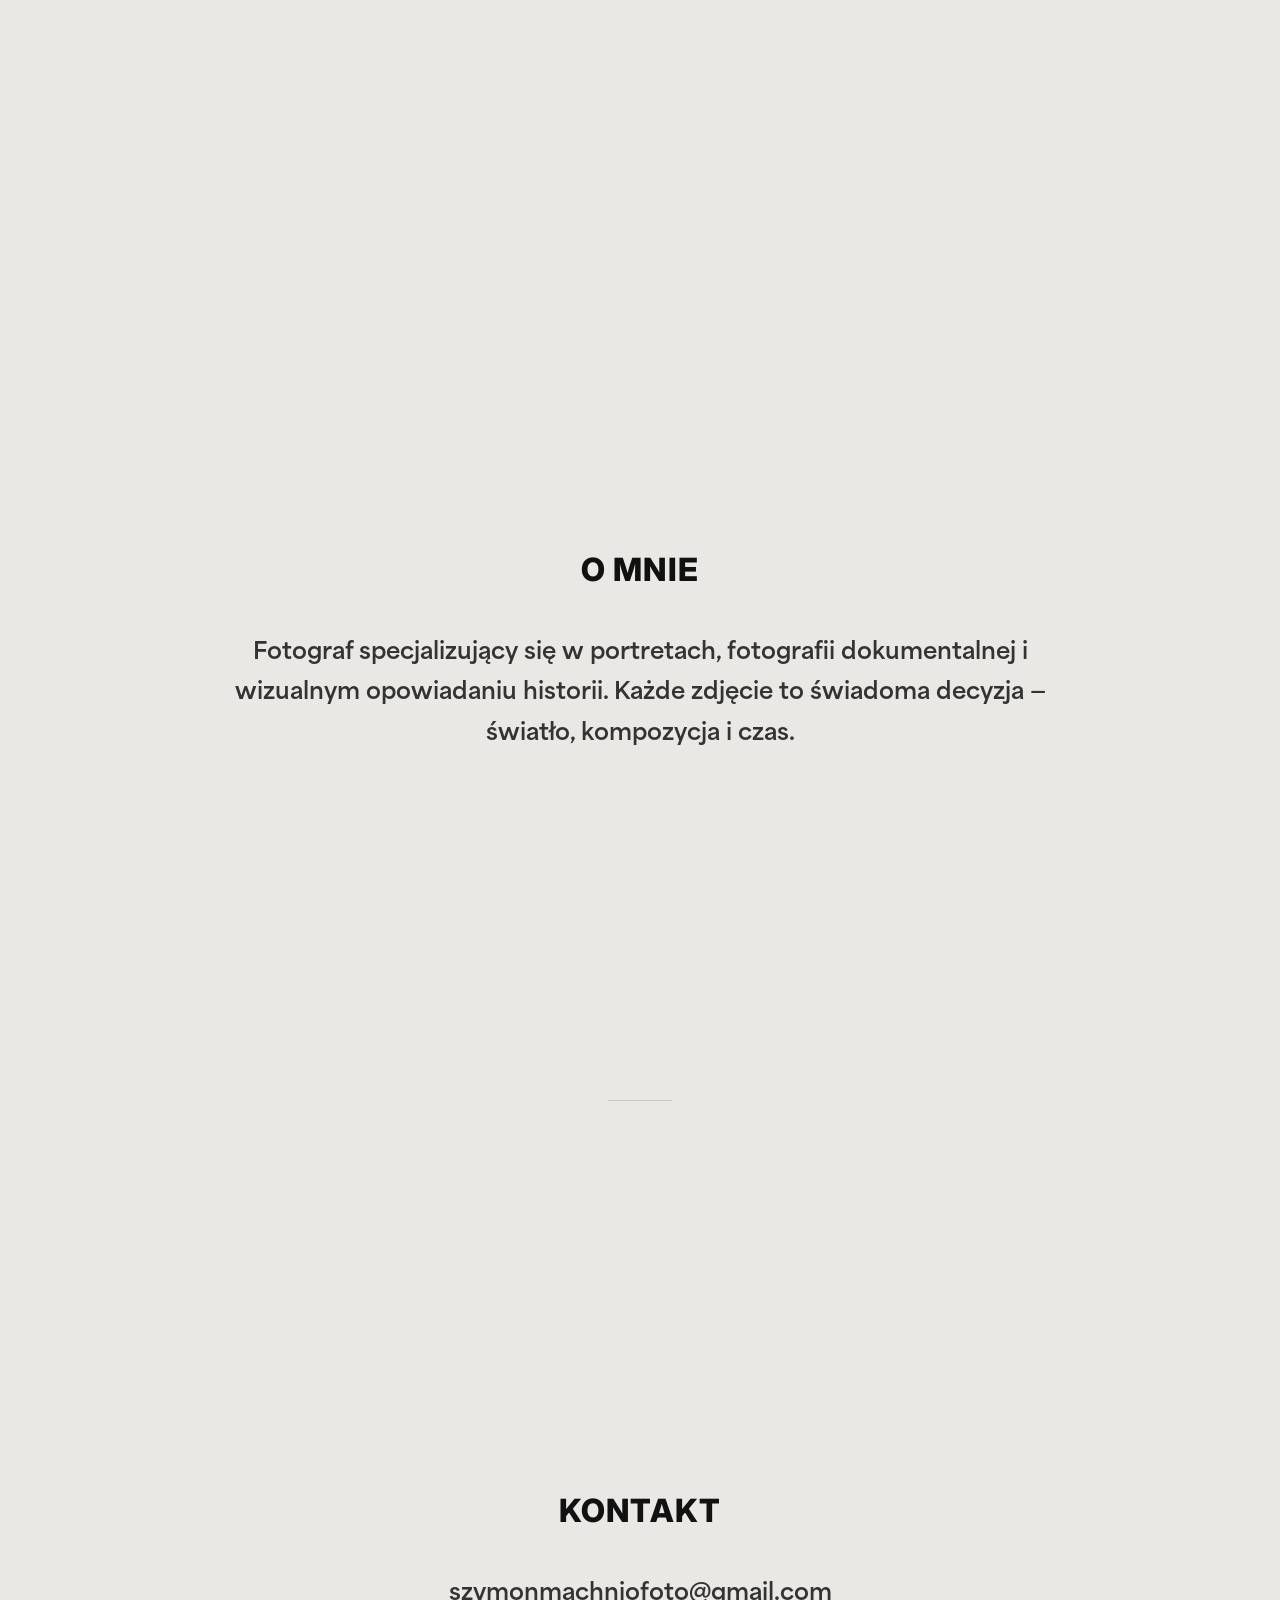
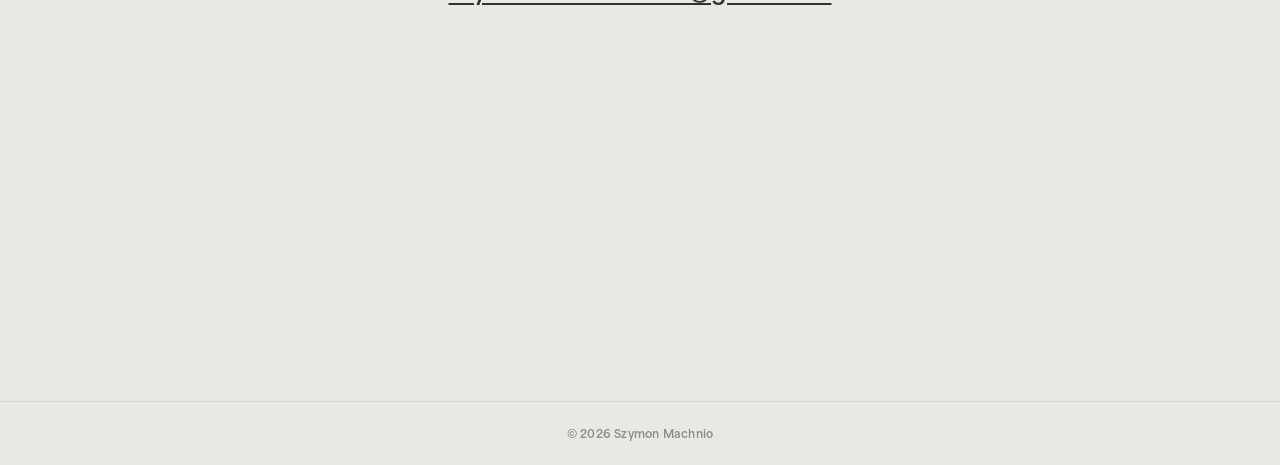
==== commit 2f904a3d: "Update 5 Optimization" ====
--- a/index.html
+++ b/index.html
@@ -4,9 +4,16 @@
 <head>
   <meta charset="UTF-8">
   <meta name="viewport" content="width=device-width, initial-scale=1.0">
-  <meta name="description" content="Portfolio fotograficzne Szymona Machnio">
+  <meta name="description" content="Szymon Machnio's Photography Portfolio">
+  <meta property="og:title" content="Szymon Machnio — Photography">
+  <meta property="og:description"
+    content="Szymon Machnio's photography portfolio — portraits, landscapes, astrophotography, and more.">
+  <meta property="og:image" content="assets/images/Featured-Works/first.webp">
+  <meta property="og:type" content="website">
   <title>Szymon Machnio — Photography</title>
   <link rel="icon" type="image/png" href="assets/images/favicon.png">
+  <link rel="apple-touch-icon" sizes="180x180" href="assets/images/favicon.png">
+  <link rel="manifest" href="manifest.json">
   <link rel="preconnect" href="https://fonts.googleapis.com">
   <link rel="preconnect" href="https://fonts.gstatic.com" crossorigin>
   <link href="https://fonts.googleapis.com/css2?family=Inter:wght@800;900&display=swap" rel="stylesheet">
@@ -14,12 +21,6 @@
 </head>
 
 <body>
-  <svg class="noise-filter" aria-hidden="true">
-    <filter id="grain">
-      <feTurbulence type="fractalNoise" baseFrequency="0.75" numOctaves="4" stitchTiles="stitch" />
-      <feColorMatrix type="saturate" values="0" />
-    </filter>
-  </svg>
 
   <header class="header" id="header">
     <nav class="nav nav--left" data-i18n-aria="aria.nav" aria-label="Nawigacja główna">
@@ -37,7 +38,8 @@
           <circle cx="17.5" cy="6.5" r="0.5" fill="currentColor" stroke="none" />
         </svg>
       </a>
-      <button type="button" class="btn btn--icon" id="theme-toggle" data-i18n-aria="aria.theme" aria-label="Przełącz motyw">
+      <button type="button" class="btn btn--icon" id="theme-toggle" data-i18n-aria="aria.theme"
+        aria-label="Przełącz motyw">
         <svg viewBox="0 0 24 24" aria-hidden="true">
           <circle cx="12" cy="12" r="9" fill="currentColor" />
           <path d="M12 3 A9 9 0 0 1 12 21 Z" class="theme-toggle-contrast" />
@@ -65,16 +67,28 @@
         <h2 class="section__title" data-i18n="works.title">Prace</h2>
         <div class="gallery">
           <div class="gallery__item" role="button" tabindex="0" aria-label="Powiększ zdjęcie 1">
-            <img src="assets/images/Featured Works/first.webp" alt="Featured work 1" loading="lazy">
+            <img src="assets/images/Featured-Works/first.webp"
+              srcset="assets/images/Featured-Works/first-480w.webp 480w, assets/images/Featured-Works/first-800w.webp 800w, assets/images/Featured-Works/first.webp 1200w"
+              sizes="(max-width: 600px) 100vw, (max-width: 1024px) 50vw, 25vw"
+              alt="Featured work 1" loading="lazy">
           </div>
           <div class="gallery__item" role="button" tabindex="0" aria-label="Powiększ zdjęcie 2">
-            <img src="assets/images/Featured Works/second.webp" alt="Featured work 2" loading="lazy">
+            <img src="assets/images/Featured-Works/second.webp"
+              srcset="assets/images/Featured-Works/second-480w.webp 480w, assets/images/Featured-Works/second-800w.webp 800w, assets/images/Featured-Works/second.webp 1200w"
+              sizes="(max-width: 600px) 100vw, (max-width: 1024px) 50vw, 25vw"
+              alt="Featured work 2" loading="lazy">
           </div>
           <div class="gallery__item" role="button" tabindex="0" aria-label="Powiększ zdjęcie 3">
-            <img src="assets/images/Featured Works/third.webp" alt="Featured work 3" loading="lazy">
+            <img src="assets/images/Featured-Works/third.webp"
+              srcset="assets/images/Featured-Works/third-480w.webp 480w, assets/images/Featured-Works/third-800w.webp 800w, assets/images/Featured-Works/third.webp 1200w"
+              sizes="(max-width: 600px) 100vw, (max-width: 1024px) 50vw, 25vw"
+              alt="Featured work 3" loading="lazy">
           </div>
           <div class="gallery__item" role="button" tabindex="0" aria-label="Powiększ zdjęcie 4">
-            <img src="assets/images/Featured Works/fourth.webp" alt="Featured work 4" loading="lazy">
+            <img src="assets/images/Featured-Works/fourth.webp"
+              srcset="assets/images/Featured-Works/fourth-480w.webp 480w, assets/images/Featured-Works/fourth-800w.webp 800w, assets/images/Featured-Works/fourth.webp 1200w"
+              sizes="(max-width: 600px) 100vw, (max-width: 1024px) 50vw, 25vw"
+              alt="Featured work 4" loading="lazy">
           </div>
         </div>
         <div class="section__cta">
@@ -100,20 +114,25 @@
       <section class="section section--centered section--full" id="contact">
         <h2 class="section__title" data-i18n="contact.title">Kontakt</h2>
         <p class="section__text">
-          <a href="mailto:szymonmachniofoto@gmail.com">szymonmachniofoto@gmail.com</a>
+          <a id="email-link" href="javascript:void(0)"
+            aria-label="E-mail">&#115;&#122;&#121;&#109;&#111;&#110;&#109;&#97;&#99;&#104;&#110;&#105;&#111;&#102;&#111;&#116;&#111;&#64;&#103;&#109;&#97;&#105;&#108;&#46;&#99;&#111;&#109;</a>
         </p>
       </section>
     </main>
 
     <footer class="footer">
-      <p class="footer__copy" data-i18n="footer.copy">&copy; 2026 Szymon Machnio</p>
+      <p class="footer__copy" data-i18n="footer.copy">&copy;
+        <script>document.write(new Date().getFullYear())</script> Szymon Machnio
+      </p>
     </footer>
   </div>
 
-  <div class="lightbox" id="lightbox" role="dialog" aria-modal="true" data-i18n-aria="aria.lightbox" aria-label="Powiększone zdjęcie">
+  <div class="lightbox" id="lightbox" role="dialog" aria-modal="true" data-i18n-aria="aria.lightbox"
+    aria-label="Powiększone zdjęcie">
     <div class="lightbox__toolbar">
       <span class="lightbox__counter" id="lightbox-counter"></span>
-      <button type="button" class="lightbox__btn" id="lightbox-fullscreen" data-i18n-aria="aria.fullscreen" aria-label="Pełny ekran">
+      <button type="button" class="lightbox__btn" id="lightbox-fullscreen" data-i18n-aria="aria.fullscreen"
+        aria-label="Pełny ekran">
         <svg viewBox="0 0 24 24" fill="none" stroke="currentColor" stroke-width="1.5" aria-hidden="true">
           <path d="M8 3H5a2 2 0 00-2 2v3M21 8V5a2 2 0 00-2-2h-3M3 16v3a2 2 0 002 2h3M16 21h3a2 2 0 002-2v-3" />
         </svg>
@@ -124,7 +143,8 @@
         </svg>
       </button>
     </div>
-    <button type="button" class="lightbox__nav lightbox__prev" id="lightbox-prev" data-i18n-aria="aria.prev" aria-label="Poprzednie">
+    <button type="button" class="lightbox__nav lightbox__prev" id="lightbox-prev" data-i18n-aria="aria.prev"
+      aria-label="Poprzednie">
       <svg viewBox="0 0 24 24" fill="none" stroke="currentColor" stroke-width="2" aria-hidden="true">
         <path d="M15 18l-6-6 6-6" />
       </svg>
@@ -132,7 +152,8 @@
     <div class="lightbox__img-wrap" id="lightbox-wrap">
       <img class="lightbox__img" id="lightbox-img" src="" alt="">
     </div>
-    <button type="button" class="lightbox__nav lightbox__next" id="lightbox-next" data-i18n-aria="aria.next" aria-label="Następne">
+    <button type="button" class="lightbox__nav lightbox__next" id="lightbox-next" data-i18n-aria="aria.next"
+      aria-label="Następne">
       <svg viewBox="0 0 24 24" fill="none" stroke="currentColor" stroke-width="2" aria-hidden="true">
         <path d="M9 18l6-6-6-6" />
       </svg>
@@ -141,6 +162,30 @@
 
   <script src="js/i18n.js"></script>
   <script src="js/main.js"></script>
+  <script>
+      /* ── Email obfuscation — decode href on interaction ── */
+      (function () {
+        var el = document.getElementById('email-link');
+        if (!el) return;
+        var parts = ['szymonmachnio', 'foto', '@', 'gmail', '.com'];
+        var revealed = false;
+        function reveal() {
+          if (revealed) return;
+          revealed = true;
+          var addr = parts[0] + parts[1] + parts[2] + parts[3] + parts[4];
+          el.href = 'mailto:' + addr;
+        }
+        el.addEventListener('mouseenter', reveal);
+        el.addEventListener('focus', reveal);
+        el.addEventListener('touchstart', reveal, { passive: true });
+        el.addEventListener('click', function (e) {
+          reveal();
+          if (el.href.indexOf('mailto:') === -1) {
+            e.preventDefault();
+          }
+        });
+      })();
+  </script>
 </body>
 
 </html>
--- a/css/styles.css
+++ b/css/styles.css
@@ -20,7 +20,7 @@
   --text: #111111;
   --text-muted: #333333;
   --contrast: #f2f0ec;
-  --grain-opacity: 0.055;
+
   --blur-duration: 0.75s;
   --gallery-border: var(--text);
   --header-pad: clamp(1.25rem, 3vw, 2rem);
@@ -36,7 +36,7 @@
   --text: #eae8e4;
   --text-muted: #c8c6c2;
   --contrast: #111111;
-  --grain-opacity: 0.07;
+
   --gallery-border: var(--text);
 }
 
@@ -53,29 +53,14 @@
   transition: background-color 0.35s ease, color 0.35s ease;
 }
 
-.noise-filter {
-  position: absolute;
-  width: 0;
-  height: 0;
-  overflow: hidden;
-}
-
-body::before {
-  content: "";
-  position: fixed;
-  inset: 0;
-  z-index: 0;
-  pointer-events: none;
-  opacity: var(--grain-opacity);
-  filter: url(#grain);
-  background: var(--text);
-  transition: opacity 0.35s ease;
-}
+
 
 .page {
   position: relative;
   z-index: 1;
   min-height: 100dvh;
+  will-change: filter, opacity;
+  transform: translateZ(0);
   animation: blur-reveal var(--blur-duration) cubic-bezier(0.33, 1, 0.68, 1) forwards;
 }
 
@@ -89,7 +74,7 @@
     opacity: 0.85;
   }
   100% {
-    filter: blur(0);
+    filter: blur(0.01px);
     opacity: 1;
   }
 }
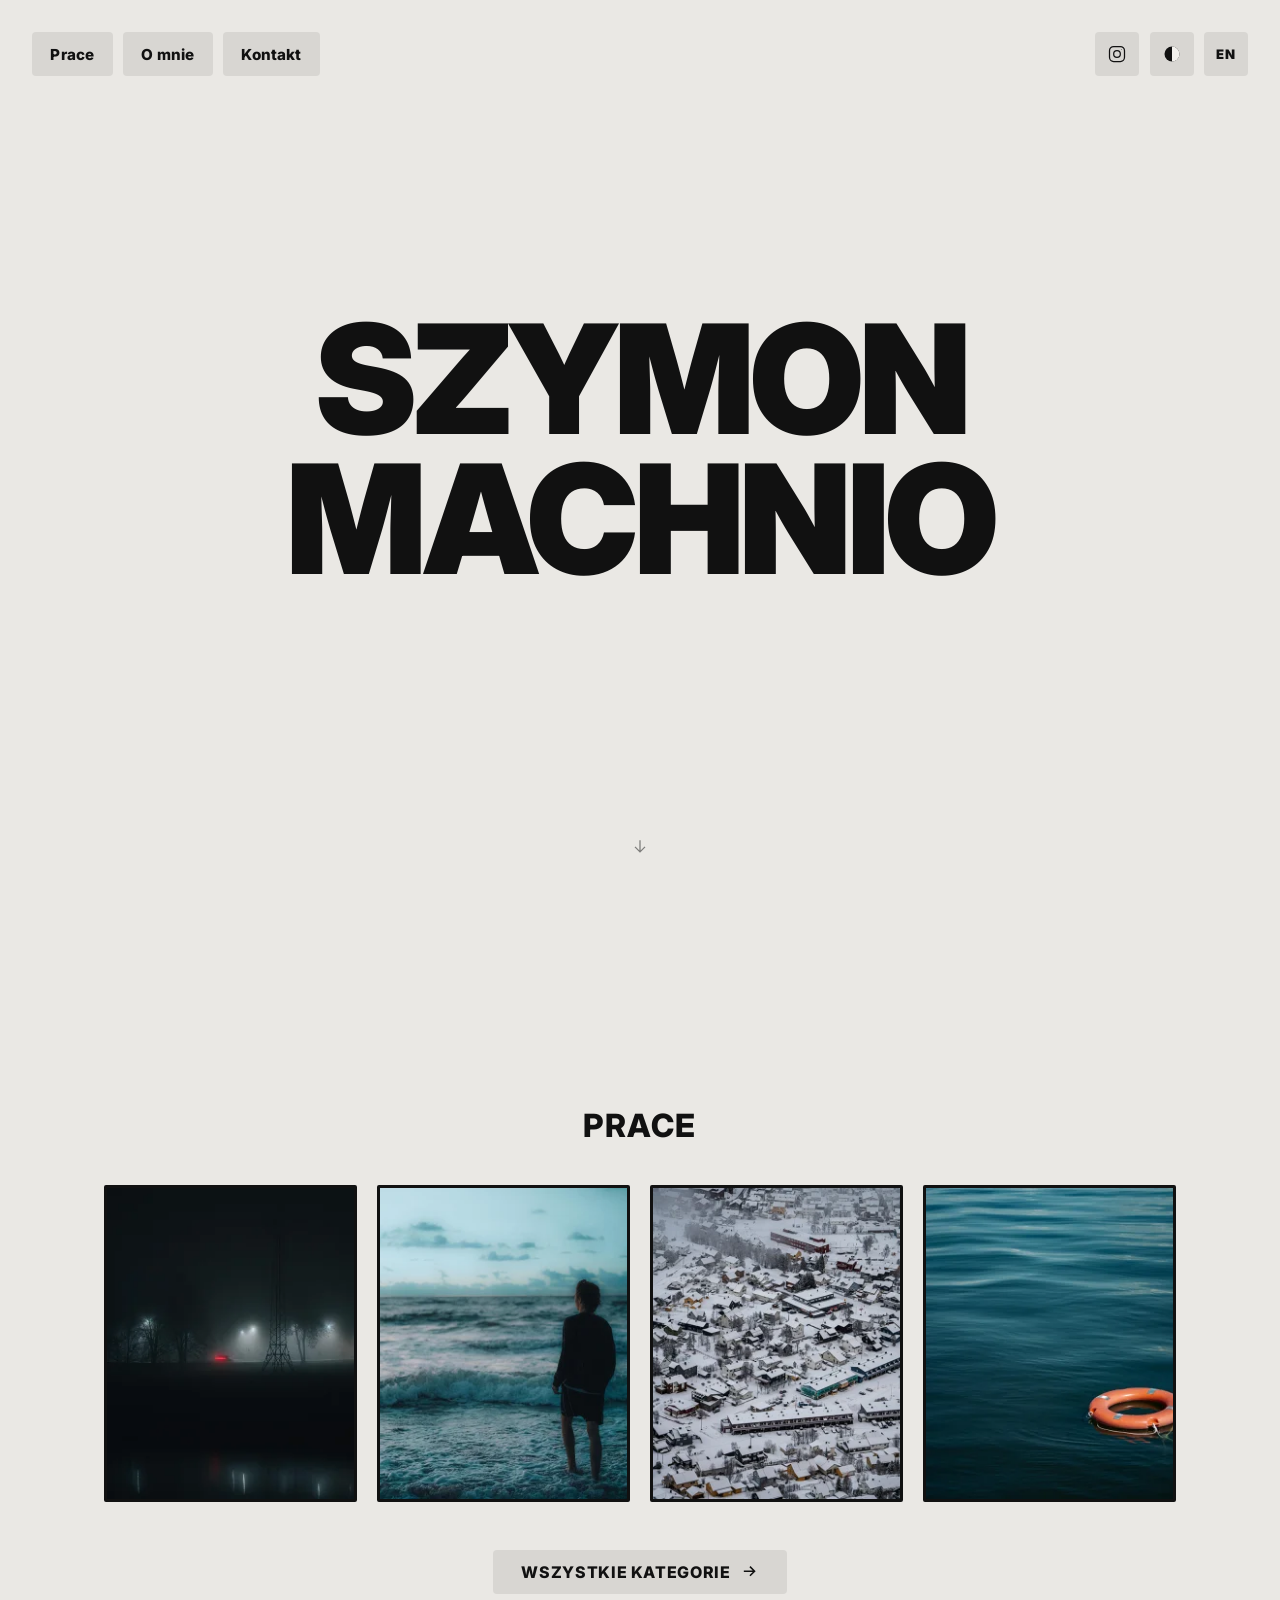
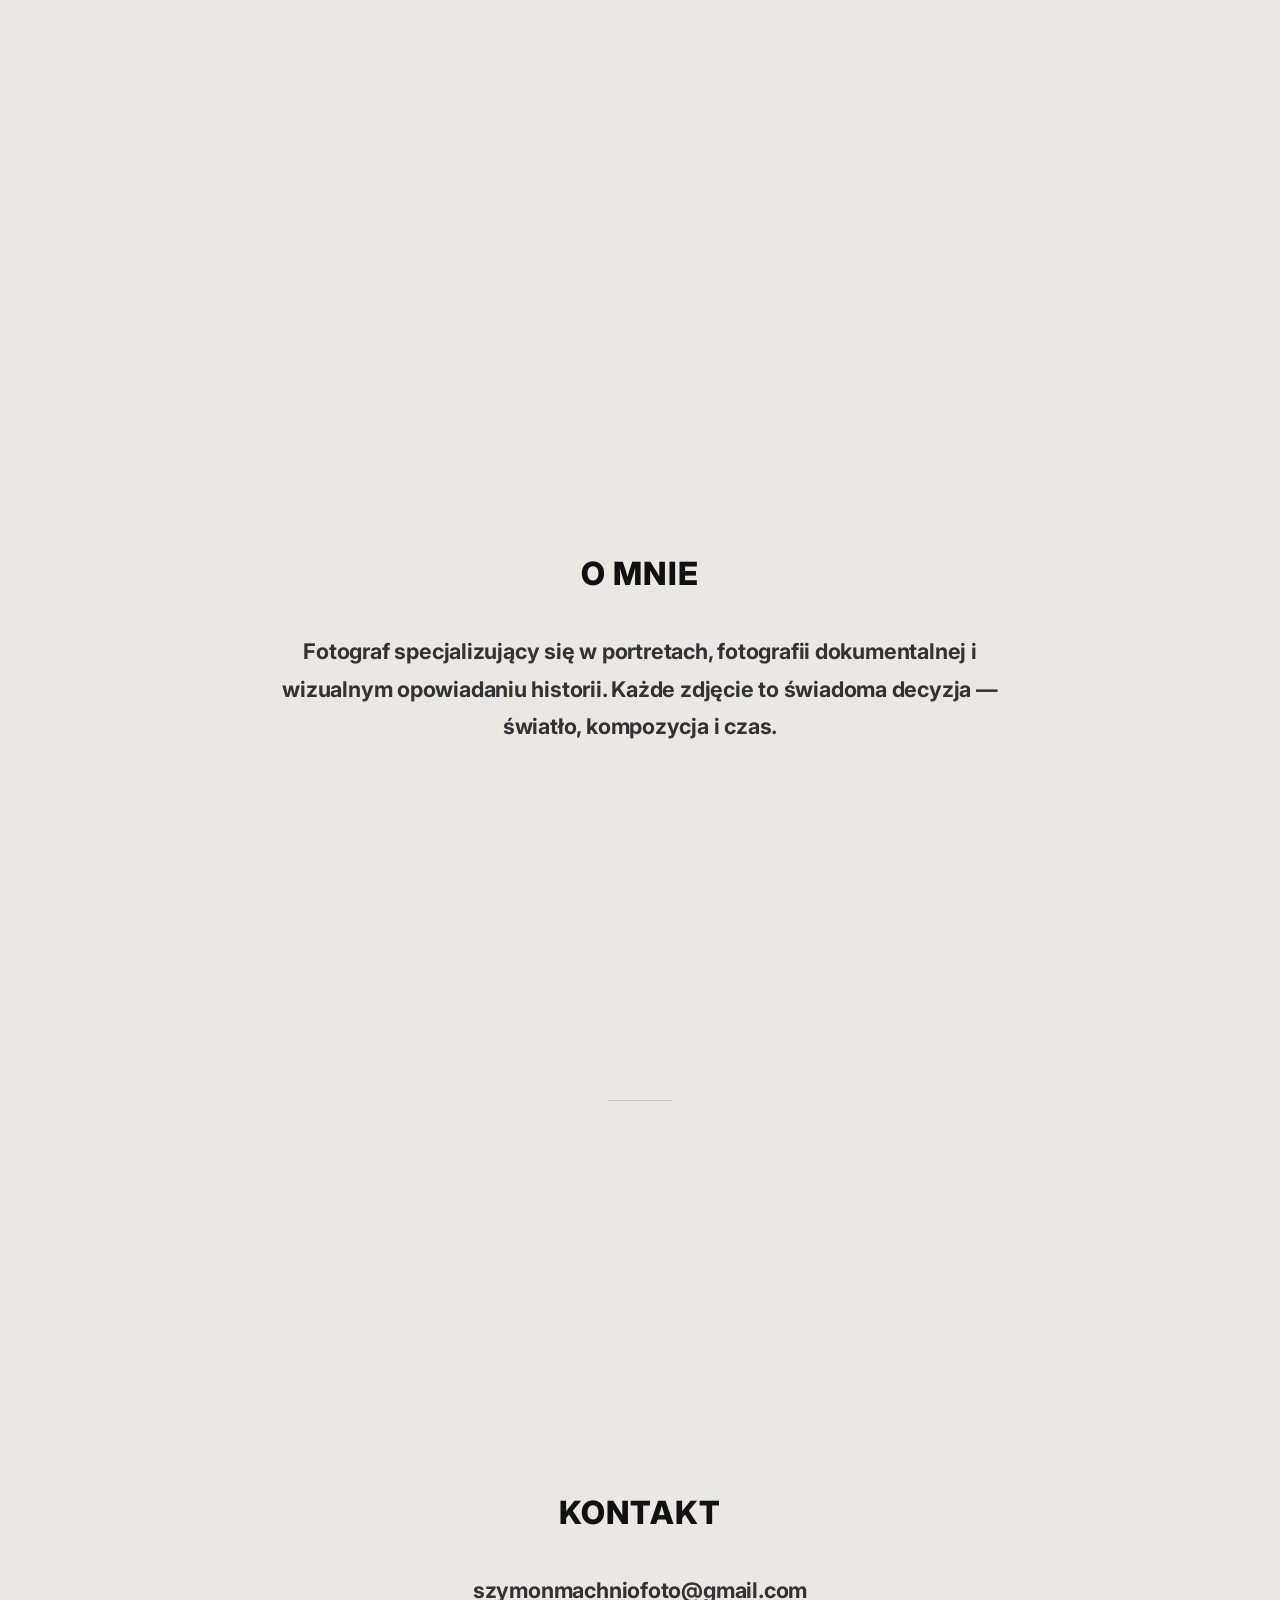
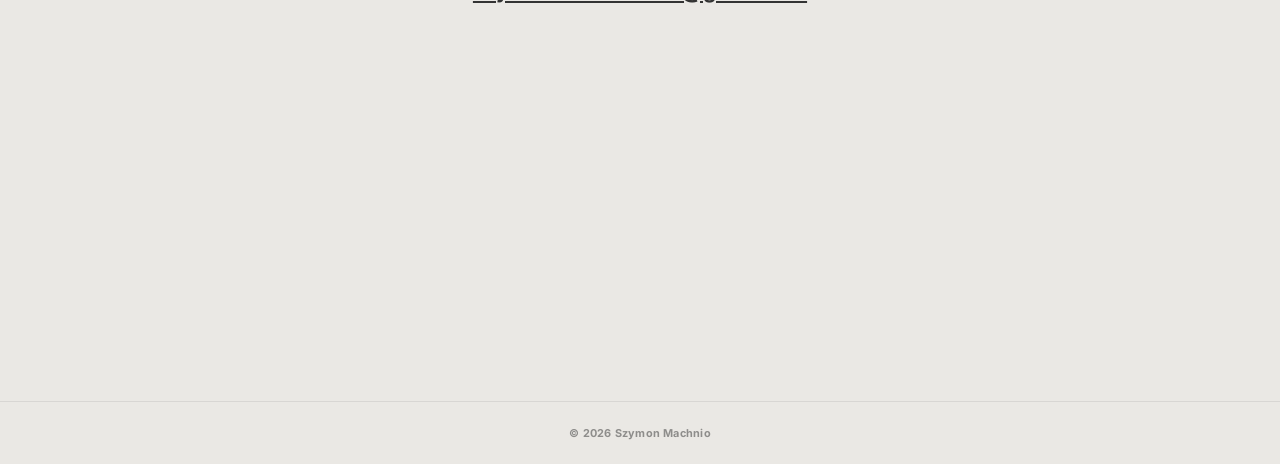
==== commit 86e44887: "Update 13 Delete Area Font" ====
--- a/index.html
+++ b/index.html
@@ -5,6 +5,9 @@
   <meta charset="UTF-8">
   <meta name="viewport" content="width=device-width, initial-scale=1.0">
   <meta name="description" content="Szymon Machnio's Photography Portfolio">
+  <meta http-equiv="Cache-Control" content="no-cache, no-store, must-revalidate">
+  <meta http-equiv="Pragma" content="no-cache">
+  <meta http-equiv="Expires" content="0">
   <meta property="og:title" content="Szymon Machnio — Photography">
   <meta property="og:description"
     content="Szymon Machnio's photography portfolio — portraits, landscapes, astrophotography, and more.">
@@ -14,10 +17,7 @@
   <link rel="icon" type="image/png" href="assets/images/favicon.png">
   <link rel="apple-touch-icon" sizes="180x180" href="assets/images/favicon.png">
   <link rel="manifest" href="manifest.json">
-  <link rel="preconnect" href="https://fonts.googleapis.com">
-  <link rel="preconnect" href="https://fonts.gstatic.com" crossorigin>
-  <link href="https://fonts.googleapis.com/css2?family=Inter:wght@800;900&display=swap" rel="stylesheet">
-  <link rel="stylesheet" href="css/styles.css">
+  <link rel="stylesheet" href="css/styles.css?v=1.1">
 </head>
 
 <body>
@@ -121,9 +121,7 @@
     </main>
 
     <footer class="footer">
-      <p class="footer__copy" data-i18n="footer.copy">&copy;
-        <script>document.write(new Date().getFullYear())</script> Szymon Machnio
-      </p>
+      <p class="footer__copy" id="footer-year" data-i18n="footer.copy">&copy; Szymon Machnio</p>
     </footer>
   </div>
 
@@ -160,32 +158,10 @@
     </button>
   </div>
 
-  <script src="js/i18n.js"></script>
-  <script src="js/main.js"></script>
-  <script>
-      /* ── Email obfuscation — decode href on interaction ── */
-      (function () {
-        var el = document.getElementById('email-link');
-        if (!el) return;
-        var parts = ['szymonmachnio', 'foto', '@', 'gmail', '.com'];
-        var revealed = false;
-        function reveal() {
-          if (revealed) return;
-          revealed = true;
-          var addr = parts[0] + parts[1] + parts[2] + parts[3] + parts[4];
-          el.href = 'mailto:' + addr;
-        }
-        el.addEventListener('mouseenter', reveal);
-        el.addEventListener('focus', reveal);
-        el.addEventListener('touchstart', reveal, { passive: true });
-        el.addEventListener('click', function (e) {
-          reveal();
-          if (el.href.indexOf('mailto:') === -1) {
-            e.preventDefault();
-          }
-        });
-      })();
-  </script>
+  <script src="js/i18n.js?v=1.1"></script>
+  <script src="js/theme.js?v=1.1"></script>
+  <script src="js/lightbox.js?v=1.1"></script>
+  <script src="js/main.js?v=1.1"></script>
 </body>
 
 </html>
--- a/css/styles.css
+++ b/css/styles.css
@@ -1,7 +1,9 @@
 @font-face {
-  font-family: "Area";
-  src: url("../assets/fonts/Area_Normal_Bold.ttf") format("truetype");
-  font-weight: 700;
+  font-family: 'Inter';
+  src:
+    url('../assets/fonts/Inter-VariableFont_opsz,wght.ttf') format('truetype-variations'),
+    url('../assets/fonts/Inter-VariableFont_opsz,wght.ttf') format('truetype');
+  font-weight: 100 900;
   font-style: normal;
   font-display: swap;
 }
@@ -45,7 +47,8 @@
 }
 
 body {
-  font-family: "Area", "Inter", system-ui, -apple-system, sans-serif;
+  font-family: 'Inter', sans-serif;
+  font-optical-sizing: auto;
   background-color: var(--bg);
   color: var(--text);
   min-height: 100dvh;
@@ -232,9 +235,10 @@
 }
 
 .section__text {
-  font-family: "Area", system-ui, -apple-system, sans-serif;
-  font-size: clamp(1.15rem, 3vw, 1.45rem);
+  font-family: 'Inter', sans-serif;
+  font-size: clamp(1.08rem, 2.8vw, 1.35rem);
   font-weight: 700;
+  letter-spacing: -0.01em;
   line-height: 1.75;
   color: var(--text-muted);
   max-width: 55ch;
@@ -338,8 +342,9 @@
 }
 
 .footer__copy {
-  font-family: "Area", system-ui, -apple-system, sans-serif;
-  font-size: clamp(0.6rem, 1.5vw, 0.7rem);
+  font-family: 'Inter', sans-serif;
+  font-size: clamp(0.58rem, 1.45vw, 0.68rem);
+  font-weight: 700;
   color: var(--text-muted);
   opacity: 0.5;
   letter-spacing: 0.02em;
@@ -538,3 +543,228 @@
   }
 }
 
+/* ── Category page ── */
+.category-hero {
+  display: flex;
+  flex-direction: column;
+  align-items: center;
+  justify-content: center;
+  min-height: 45vh;
+  padding: clamp(7rem, 14vw, 11rem) clamp(1.5rem, 6vw, 4rem) clamp(2rem, 6vw, 3rem);
+}
+
+.category-hero__title {
+  font-family: "Inter", system-ui, -apple-system, sans-serif;
+  font-size: clamp(2rem, 8vw, 5rem);
+  font-weight: 900;
+  letter-spacing: -0.02em;
+  text-transform: uppercase;
+  text-align: center;
+}
+
+.category-hero__subtitle {
+  font-family: 'Inter', sans-serif;
+  font-size: clamp(0.9rem, 2.35vw, 1.14rem);
+  font-weight: 700;
+  letter-spacing: 0.01em;
+  color: var(--text-muted);
+  margin-top: 1rem;
+  text-align: center;
+}
+
+.category-gallery {
+  position: relative;
+  max-width: 1400px;
+  margin: 0 auto;
+  padding: 0 clamp(1.5rem, 6vw, 4rem) clamp(3rem, 8vw, 6rem);
+}
+
+.category-gallery__item {
+  position: absolute;
+  left: 0;
+  top: 0;
+  opacity: 0;
+  background: var(--bg-btn);
+  border-radius: 2px;
+  overflow: hidden;
+  border: 3px solid var(--gallery-border);
+  cursor: pointer;
+  transform: translate3d(var(--m-x, 0), var(--m-y, 0), 0);
+  transition: opacity 0.4s ease, background-color 0.35s ease, border-color 0.35s ease;
+}
+
+/* Reveal & enable smooth repositioning once masonry has computed layout */
+.category-gallery.masonry--ready .category-gallery__item {
+  opacity: 1;
+  transition: opacity 0.4s ease, transform 0.3s ease,
+    background-color 0.35s ease, border-color 0.35s ease;
+}
+
+.category-gallery__item:hover {
+  transform: translate3d(var(--m-x, 0), var(--m-y, 0), 0) scale(1.015);
+}
+
+.category-gallery__item img {
+  width: 100%;
+  height: auto;
+  display: block;
+  transition: transform 0.4s cubic-bezier(0.22, 1, 0.36, 1);
+}
+
+.category-gallery__item:hover img {
+  transform: scale(1.03);
+}
+
+.category-nav {
+  display: flex;
+  justify-content: center;
+  gap: 1rem;
+  padding: 0 clamp(1.5rem, 6vw, 4rem) clamp(3rem, 6vw, 5rem);
+  flex-wrap: wrap;
+}
+
+.category-nav .btn {
+  gap: 0.5rem;
+}
+
+.category-nav svg {
+  width: 1rem;
+  height: 1rem;
+}
+
+/* ── Categories page ── */
+.categories-hero {
+  display: flex;
+  flex-direction: column;
+  align-items: center;
+  justify-content: center;
+  min-height: 50vh;
+  padding: clamp(7rem, 14vw, 11rem) clamp(1.5rem, 6vw, 4rem) clamp(2rem, 6vw, 3rem);
+}
+
+.categories-hero__title {
+  font-family: "Inter", system-ui, -apple-system, sans-serif;
+  font-size: clamp(2.25rem, 8vw, 5.5rem);
+  font-weight: 900;
+  letter-spacing: -0.02em;
+  text-transform: uppercase;
+  text-align: center;
+}
+
+.categories-hero__subtitle {
+  font-family: 'Inter', sans-serif;
+  font-size: clamp(0.95rem, 2.35vw, 1.22rem);
+  font-weight: 700;
+  letter-spacing: 0.01em;
+  color: var(--text-muted);
+  margin-top: 1rem;
+  text-align: center;
+}
+
+.categories-grid {
+  display: grid;
+  grid-template-columns: repeat(4, 1fr);
+  gap: clamp(0.75rem, 2vw, 1.25rem);
+  max-width: 1200px;
+  margin: 0 auto;
+  padding: 0 clamp(1.5rem, 6vw, 4rem) clamp(1rem, 2vw, 1.5rem);
+}
+
+.categories-grid--bottom {
+  grid-template-columns: repeat(4, 1fr);
+  padding-top: 0;
+  padding-bottom: clamp(4rem, 10vw, 7rem);
+}
+
+.category-card {
+  position: relative;
+  aspect-ratio: 3 / 4;
+  border-radius: 2px;
+  overflow: hidden;
+  border: 3px solid var(--gallery-border);
+  text-decoration: none;
+  color: #fff;
+  display: block;
+  transition: border-color 0.35s ease, transform 0.35s cubic-bezier(0.22, 1, 0.36, 1);
+}
+
+.category-card:hover {
+  transform: translateY(-4px);
+}
+
+.category-card__img {
+  width: 100%;
+  height: 100%;
+  object-fit: cover;
+  display: block;
+  transition: transform 0.5s cubic-bezier(0.22, 1, 0.36, 1);
+}
+
+.category-card:hover .category-card__img {
+  transform: scale(1.05);
+}
+
+.category-card__overlay {
+  position: absolute;
+  inset: 0;
+  background: linear-gradient(to top, rgba(0, 0, 0, 0.7) 0%, rgba(0, 0, 0, 0.2) 40%, transparent 100%);
+  display: flex;
+  flex-direction: column;
+  align-items: center;
+  justify-content: flex-end;
+  padding: clamp(1.25rem, 3vw, 2rem);
+  transition: background 0.35s ease;
+}
+
+.category-card:hover .category-card__overlay {
+  background: linear-gradient(to top, rgba(0, 0, 0, 0.8) 0%, rgba(0, 0, 0, 0.3) 50%, rgba(0, 0, 0, 0.1) 100%);
+}
+
+.category-card__name {
+  font-family: "Inter", system-ui, -apple-system, sans-serif;
+  font-size: clamp(1rem, 2.5vw, 1.5rem);
+  font-weight: 900;
+  text-transform: uppercase;
+  letter-spacing: 0.05em;
+}
+
+.category-card__count {
+  font-family: 'Inter', sans-serif;
+  font-size: clamp(0.62rem, 1.45vw, 0.8rem);
+  font-weight: 700;
+  letter-spacing: 0.01em;
+  opacity: 0.7;
+  margin-top: 0.3rem;
+}
+
+.categories-back {
+  text-align: center;
+  padding: 0 clamp(1.5rem, 6vw, 4rem) clamp(3rem, 6vw, 5rem);
+}
+
+.categories-back .btn {
+  gap: 0.5rem;
+}
+
+.categories-back svg {
+  width: 1rem;
+  height: 1rem;
+}
+
+@media (max-width: 900px) {
+  .categories-grid {
+    grid-template-columns: repeat(2, 1fr);
+  }
+
+  .categories-grid--bottom {
+    grid-template-columns: repeat(2, 1fr);
+  }
+}
+
+@media (max-width: 500px) {
+
+  .categories-grid,
+  .categories-grid--bottom {
+    grid-template-columns: 1fr;
+  }
+}
